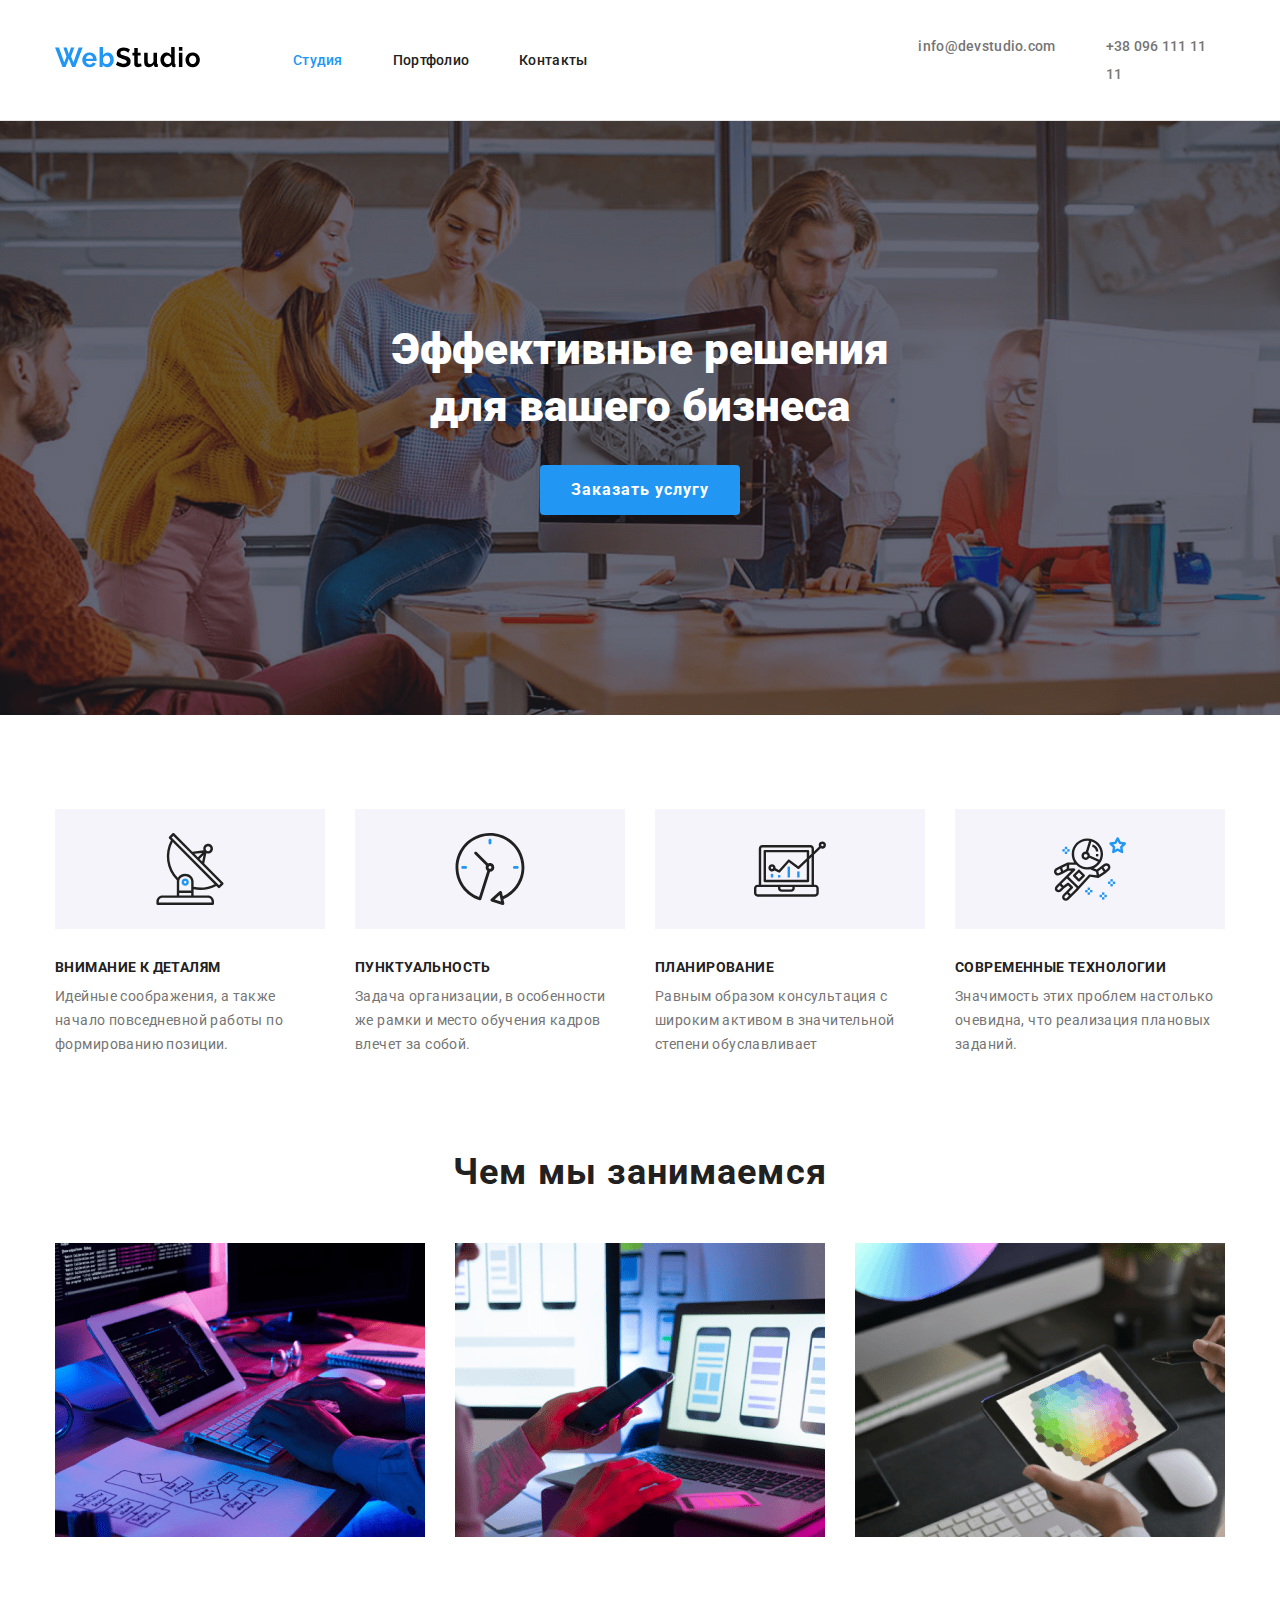
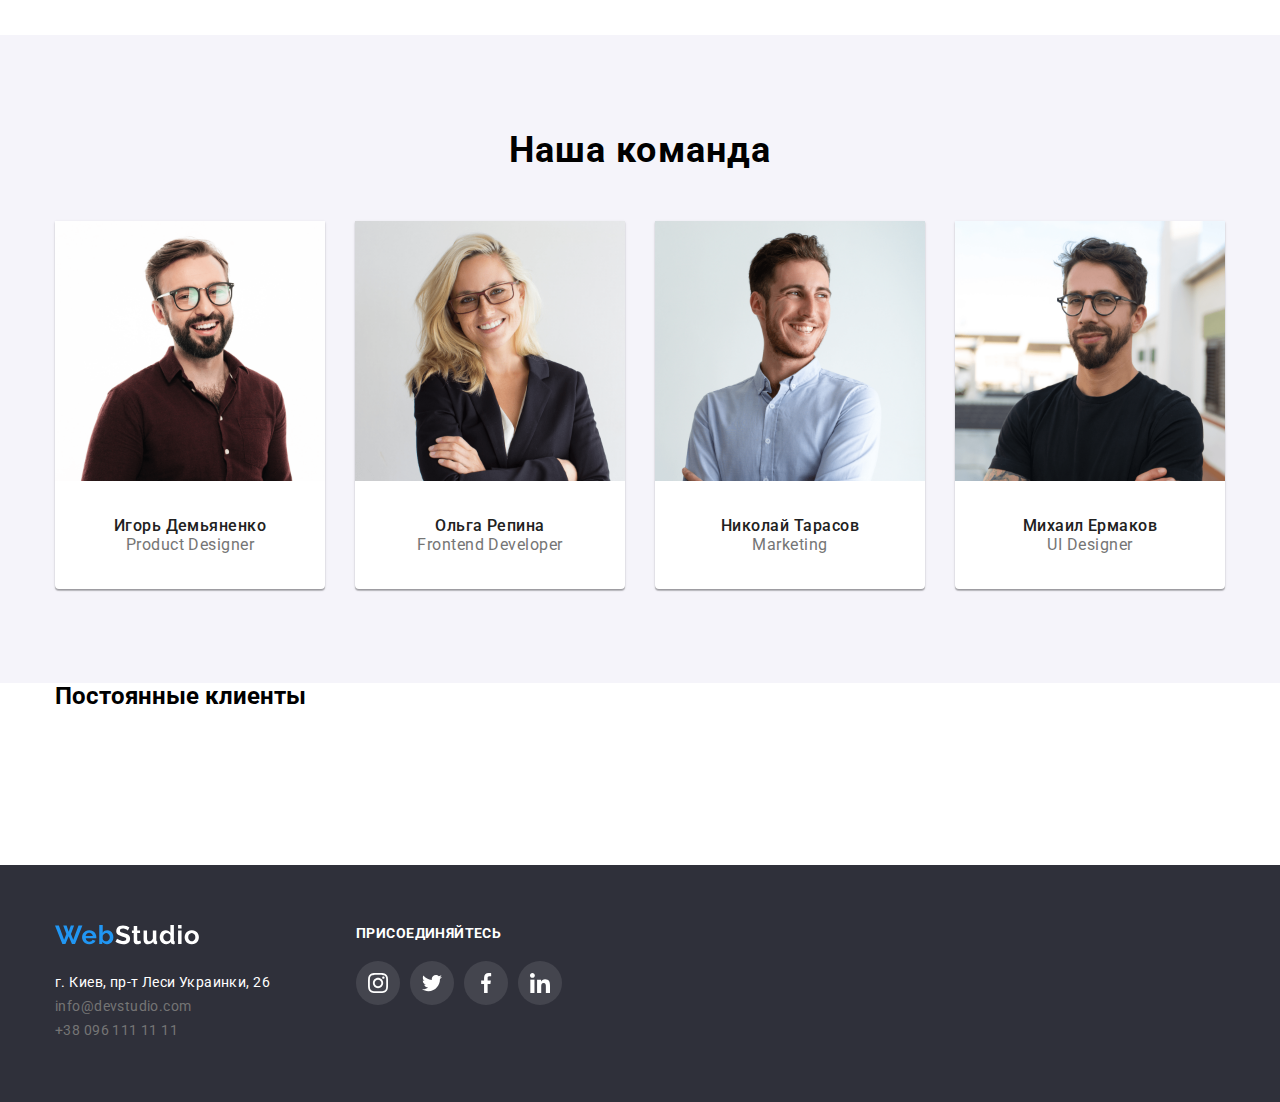
==== index.html @ 9128862f "save1" ====
<!DOCTYPE html>
<html lang="ru">
<head>
    <link rel="stylesheet" href="./css/modern-normalize.css">
    <link rel="stylesheet" href="./css/style.css">
    <link rel="preconnect" href="https://fonts.gstatic.com">
    <link href="https://fonts.googleapis.com/css2?family=Roboto:wght@400;500;700;900&display=swap" rel="stylesheet">
    <meta charset="UTF-8">
    <meta name="viewport" content="width=device-width, initial-scale=1.0">
    <title>WebStudio</title>
</head>
<body>
    <header id="header">
                    <!--Навигация-->
        <div class="main-container">
                <nav class="nav-list">
                    <a href="./index.html"> <img class="logo" src="./images/logo.svg" alt="logo"> </a>
           
                    <ul class="nav-links">
                        <li> <a href="./index.html" class="current"> Студия </a></li>
                        <li> <a href="./portfolio.html"> Портфолио </a></li>
                        <li> <a href="#"> Контакты </a></li>
                    </ul>
                    <!--Контакты-->
                    <ul class="nav-contacts">
                        <li> <a href="mailto:info@devstudio.com">info@devstudio.com</a></li>
                        <li> <a href="tel:+380961111111">+38 096 111 11 11 </a></li>
                    </ul>
                </nav>
    </div>
    </header>
    <main>
        <section class="section-one">
                <!--Заказ услуг-->
            <div class="main-container">
                <div class="service-container">
                    <h1> Эффективные решения <br> для вашего бизнеса </h1>
                        <a href="#" class="button-secondary"> Заказать услугу </a>
                </div>
            </div>
        </section>
            <section class="section-two">
            <!--Проф качества команды-->
            <div class="main-container">
                    <ul class="fix-txt">
                        <li class="list-item icon-antena">
                            <h3>Внимание к деталям</h3>
                            <p>Идейные соображения, а также начало повседневной работы по формированию позиции.</p>
                        </li>
                        <li class="list-item icon-clock">
                            <h3>Пунктуальность</h3>
                            <p>Задача организации, в особенности же рамки и место обучения кадров влечет за собой.</p>
                        </li>
                        <li class="list-item icon-diagram">
                            <h3>Планирование</h3>
                            <p>Равным образом консультация с широким активом в значительной степени обуславливает</p>
                        </li>
                        <li class="list-item icon-astronaut">
                            <h3>Современные технологии</h3>
                            <p>Значимость этих проблем настолько очевидна, что реализация плановых заданий.</p>
                        </li>
                    </ul>
            </div>
            </section>
            <section class="section-three">
            <!--Что делаем-->
            <div class="main-container">
                <div class="examples-container">
                    <h2>Чем мы занимаемся</h2>
                    <ul class="examp-ul">
                        <li><a> <img src="./images/img1.png" alt="img"> </a></li>
                        <li><a> <img src="./images/img2.png" alt="img"> </a></li>
                        <li><a> <img src="./images/img3.png" alt="img"> </a></li>
                    </ul>
                </div>
            </div>
            </section>
            <section class="section-four">
            <!--Наша тима-->
            <div class="main-container">
                <div class="team-container">
                    <h2>Наша команда</h2>
                        <ul class="team-ul">
                            <li>
                                <a> <img src="./images/photoid.png" alt="photo" width="270"> </a>
                                <h3> Игорь Демьяненко </h3>
                                <p> Product Designer </p>
                            </li>
                            <li>
                                <a> <img src="./images/photoor.png" alt="photo" width="270"> </a>
                                <h3>Ольга Репина</h3>
                                <p>Frontend Developer</p>
                            </li>
                            <li>
                                <a> <img src="./images/photont.png" alt="photo" width="270"> </a>
                                <h3>Николай Тарасов</h3>
                                <p>Marketing</p>
                            </li>
                            <li>
                                <a> <img src="./images/photome.png" alt="photo" width="270"> </a>
                                <h3>Михаил Ермаков</h3>
                                <p>UI Designer</p>
                            </li>
                    </ul>
                </div>
            </div>
            </section>
            <section class="section-five">
                <div class="main-container">
                    <div class="clients-container">
                        <h2>Постоянные клиенты</h2>
                        <ul class="clients-ul">
                            <li> <a href="#"> <svg>
                                <use href="./images/icons/symbol-defs.svg#icon-Client-1"></use>
                            </svg> </a> </li>
                            <li></li>
                            <li></li>
                            <li></li>
                            <li></li>
                            <li></li>
                        </ul>
                    </div>
                </div>
            </section>
    </main>
    <footer id="footer">
        <div class="main-container">
            <div class="flex-footer">
                <div class="footer-contacts">
                    <a> <img class="logo-two" src="./images/logo2.svg" alt="logo"> </a>
            <!--Адрес и контакты-->
                    <address class="nav-footer">
                        <ul class="nav-hover">
                            <li class="adress"> <a href="#"> г. Киев, пр-т Леси Украинки, 26 </a> </li>
                            <li> <a href="mailto:info@devstudio.com"> info@devstudio.com </a> </li>
                            <li> <a href="tel:+380961111111">+38 096 111 11 11 </a> </li>
                        </ul>
                    </address>
                </div>
                <!-- Соцсети -->
                    <div class="social">
                        <h4> присоединяйтесь </h4>
                        <ul class="social-links">
                            <li class="inst"> <a href="#"> </a> </li>
                            <li class="twi"> <a href="#"> </a> </li>
                            <li class="fb"> <a href="#"> </a> </li>
                            <li class="link"> <a href="#"> </a> </li>
                        </ul>
                    </div>
            </div>
        </div>
    </footer>
</body>
</html>
---- css/style.css ----
:root {
    --primary-text-color: #212121;
    --secondary-text-color: #757575;
    --primary-button-color: #F5F4FA;
    --accent-button-color: #2196F3;
    --full-white: #ffffff;
}

body {
    font-family: 'Roboto', sans-serif;
    font-style: normal;
    text-transform: none;
    background-color: var(--full-white);
}
ul {
    list-style: none;
}
a {
    color:inherit;
    text-decoration: none;
}
* {
    margin: 0px;
    padding: 0px;
}




/*-- Шапка навигация,контакты --*/

#header {
    background-color: var(--full-white);
    border-bottom: 1px solid #E5E5E5;
}
.logo {
    width: 145px;
    padding-top: 24px;
    padding-bottom: 25px;
}
.nav-container {
    display: flex;
    align-items: center;
    justify-content: space-between;
}

.nav-list {
    color: var(--primary-text-color);
    display: flex;
    align-items: center;
    font-weight: 500;
    font-size: 14px;
    font-style: normal;
    line-height: 1.14;
    letter-spacing: 0.02em;
}

.nav-links{
    display: flex;
    padding: 0px;
    padding-top: 32px;
    padding-bottom: 32px;
    margin-left:93px;
    font-size: 14px;
    font-style: normal;
    line-height: 2;
    letter-spacing: 0.02em;
}
.nav-links li:not(:last-child){
    margin-right: 50px;

}   
.nav-contacts {
    display: flex;
    padding: 0px;
    padding-top: 32px;
    padding-bottom: 32px;
    margin-left: 331px;
    line-height: 2;
    letter-spacing: 0.02em;
}
.nav-contacts li:not(:last-child){
    margin-right: 50px;
}




/* СЕКЦИЯ 1 */
.section-one {
    background-image:linear-gradient(rgba(47, 48, 58, 0.4), rgba(47, 48, 58, 0.4)), url(../images/Img\ Overlay.png);
    background-size: cover;
    background-repeat: no-repeat;
    background-position: center;
    background-color: #2F303A;
    padding-top: 200px;
    padding-bottom: 200px;
    text-align: center;

}

.service-container {
    display: flex;
    flex-direction: column;
    align-items: center;
}


    /*СЕКЦИЯ 2*/
.section-two {
    padding-top: 94px;
}
.fix-txt {
    display: flex;
    justify-content: space-between;
}

.fix-txt li {
    width: 270px;
}

.fix-txt li:not(:last-child) {
    margin-right: 30px;
}

.fix-txt h3 {
    color: var(--primary-text-color);
    font-weight: bold;
    font-size: 14px;
    line-height: 16px;
    letter-spacing: 0.03em;
    text-transform: uppercase;
    padding-top: 30px;
    padding-bottom: 10px;
}
.fix-txt p {
    color: var(--secondary-text-color);
    font-size: 14px;
    line-height: 1.7;
    letter-spacing: 0.03em;
}
.list-item::before {
    display: block;
    content: "";
    height: 120px;
    background-size: contain;
    background-repeat: no-repeat;
    background-position: center;
    background-color:#F5F4FA;
}
.icon-antena::before {
    background-image: url(../images/icons/1\ antenna.svg);
    background-size: 72px
}
.icon-clock::before {
    background-image: url(../images/icons/2\ clock.svg);
    background-size: 72px
}
.icon-diagram::before {
    background-image: url(../images/icons/3\ diagram.svg);
    background-size: 72px
}
.icon-astronaut::before {
    background-image: url(../images/icons/4\ astronaut.svg);
    background-size: 72px
}




    /*СЕКЦИЯ 3*/
.section-three {
        padding-top: 94px;
        padding-bottom: 94px;
    }
.examp-ul {
    display: flex;
    justify-content: space-between;
}
.examples-container h2 {
    color: var(--primary-text-color);
    font-size: 36px;
    font-weight: 700;
    line-height: 42px;
    letter-spacing: 0.03em;
    text-align: center;
    padding-bottom: 50px;

}


    /*СЕКЦИЯ 4*/
.section-four {
    padding-bottom: 94px;
    background-color: #F5F4FA;
}
.team-container {
    display: flex;
    justify-content: center;
    flex-direction: column;

}
.team-ul {
    display: flex;
    justify-content: space-between;
}
.team-ul li {
    width: 270px;
    height: 368px;
    left: 215px;
    top: 1635px;
    background: #FFFFFF;
    box-shadow: 0px 1px 3px rgba(0, 0, 0, 0.12), 0px 1px 1px rgba(0, 0, 0, 0.14), 0px 2px 1px rgba(0, 0, 0, 0.2);
    border-radius: 0px 0px 4px 4px;
}
.team-ul h2 {
    font-weight: bold;
    font-size: 36px;
    line-height: 42px;
    text-align: center;
    letter-spacing: 0.03em;
    padding-top: 94px;
}
.team-ul h3 {
    color: var(--primary-text-color);
    font-weight: 500;
    font-size: 16px;
    line-height: 19px;
    text-align: center;
    letter-spacing: 0.03em;
    padding-top: 30px;
    }
.team-ul p {
    color: var(--secondary-text-color);
    font-size: 16px;
    line-height: 19px;
    text-align: center;
    letter-spacing: 0.03em;
}
.team-container h2 {
    font-size: 36px;
    font-weight: 700;
    line-height: 42px;
    letter-spacing: 0.03em;
    text-align: center;
    padding-top: 94px;
    padding-bottom: 50px;

}




/*СЕКЦИЯ 5*/
.section-five {

}
.clients-container {

}




/*PORTFOLIO*/



/*Портфолио*/
.portfolio {
    padding-bottom: 94px;
    padding-top: 94px;
}
.div-portfolio {
    display: flex;
    flex-wrap: wrap;
}
.portfolio-ul {
    padding-top: 50px;
    display: flex;
    flex-wrap: wrap;
}
.portfolio-ul li {
    margin-right: 30px;
    margin-bottom: 30px;
    width: 370px;
    border: 1px solid #EEEEEE;
    box-sizing: border-box;
}
.portfolio-ul li:nth-child(3n) {
    margin-right: 0px;
}
.portfolio-ul li:nth-last-child(-n + 3) {
    margin-bottom: 0px;
}
.portfolio-ul h2 {
    color: var(--primary-text-color);
    font-weight: bold;
    font-size: 18px;
    line-height: 36px;
    letter-spacing: 0.06em;
}
.portfolio-ul p {
    color: var(--secondary-text-color);
    font-weight: normal;
    font-size: 16px;
    line-height: 30px;
    letter-spacing: 0.03em;
}
.gallery {
    margin-left: 24px;
    margin-right: 24px;
    margin-top: 20px;
    margin-bottom: 20px;
}


/* Низ страницы */
#footer {
    background-color: #2F303A;
    padding-top: 60px;
    padding-bottom: 60px;
}
.nav-footer {
    font-style: unset;
    width: 231px;
}
.nav-footer li:not(:first-child) {
    font-style: normal;
    font-weight: normal;
    font-size: 14px;
    line-height: 24px;
    letter-spacing: 0.03em;

}
.adress {
    color: var(--full-white);
    font-weight: normal;
    font-size: 14px;
    line-height: 24px;
    letter-spacing: 0.03em;
}
.logo-two{
    margin-bottom: 20px;
}
.flex-footer {
    display: flex;
}
.social {
    margin-left: 70px;

}
.social h4 {
    padding-bottom: 20px;
    color: var(--full-white);
    font-weight: bold;
    font-size: 14px;
    line-height: 16px;
    letter-spacing: 0.03em;
    text-transform: uppercase;
}

.social-links {
    display: flex;
    justify-content: center;

}
.social-links li {
    width: 44px;
    height: 44px;
    border-radius: 50%;
    background-color: rgba(255, 255, 255, 0.1);
    background-position: center;
    background-repeat: no-repeat;
}
.social-links li:not(:last-child) {
    margin-right: 10px;
}
.social-links li:hover {
    background-color:  var(--accent-button-color);
}
.inst {
    background-image: url(../images/icons/instagram\ 2.svg);
}
.twi {
    background-image: url(../images/icons/twitter.svg);
}
.fb {
    background-image: url(../images/icons/facebook.svg);
}
.link {
    background-image: url(../images/icons/linkedin.svg);
}




    /* Плюшки */
.main-container {
        width: 1170px;
        margin-left: auto;
        margin-right: auto;
}
.main-container h1 {
    color: var(--full-white);
    font-weight: 900;
    font-size: 44px;
    line-height: 1.3;
    margin: 0px;
    padding-bottom: 30px;
}


/*Кнопки*/
.buttons {
    width: 611px;
    display: flex;
    justify-content: space-between;
    margin-left: auto;
    margin-right: auto;

}
.button-primary {
    background-color: var(--primary-button-color);
    color: var(--primary-text-color);
    font-weight: 500;
    font-size: 16px;
    line-height: 26px;
    text-align: center;
    letter-spacing: 0.03em;
    border-radius: 4px;
    padding-top: 6px;
    padding-right: 22px;
    padding-bottom: 6px;
    padding-left: 22px;
    border-radius: 4px;
}
.button-secondary {
    background-color: var(--accent-button-color);
    color: var(--full-white);
    font-weight: bold;
    font-size: 16px;
    line-height: 30px;
    display: flex;
    justify-content: center;
    align-items: center;
    text-align: center;
    letter-spacing: 0.06em;
    width: 200px;
    height: 50px;
    left: 700px;
    top: 430px;
    box-shadow: 0px 4px 4px rgba(0, 0, 0, 0.15);
    border-radius: 4px;
}
.button-primary:hover,
.button-primary:focus {
    color: var(--full-white);
    background-color: var(--accent-button-color);
    
}
.buttons-ul li:not(:last-child){
    margin-right: 8px;
}

/*ССЫЛКИ*/
a[href="mailto:info@devstudio.com"],
a[href="tel:+380961111111"] {
    color: var(--secondary-text-color);
}

.nav-list a:hover {
    color: var(--accent-button-color);
}
.nav-hover a:hover {
    color: var(--accent-button-color)
}
.nav-hover {
    padding: 0px;
    margin: 0px;
}
.nav-links .current {
    color: var(--accent-button-color);
}
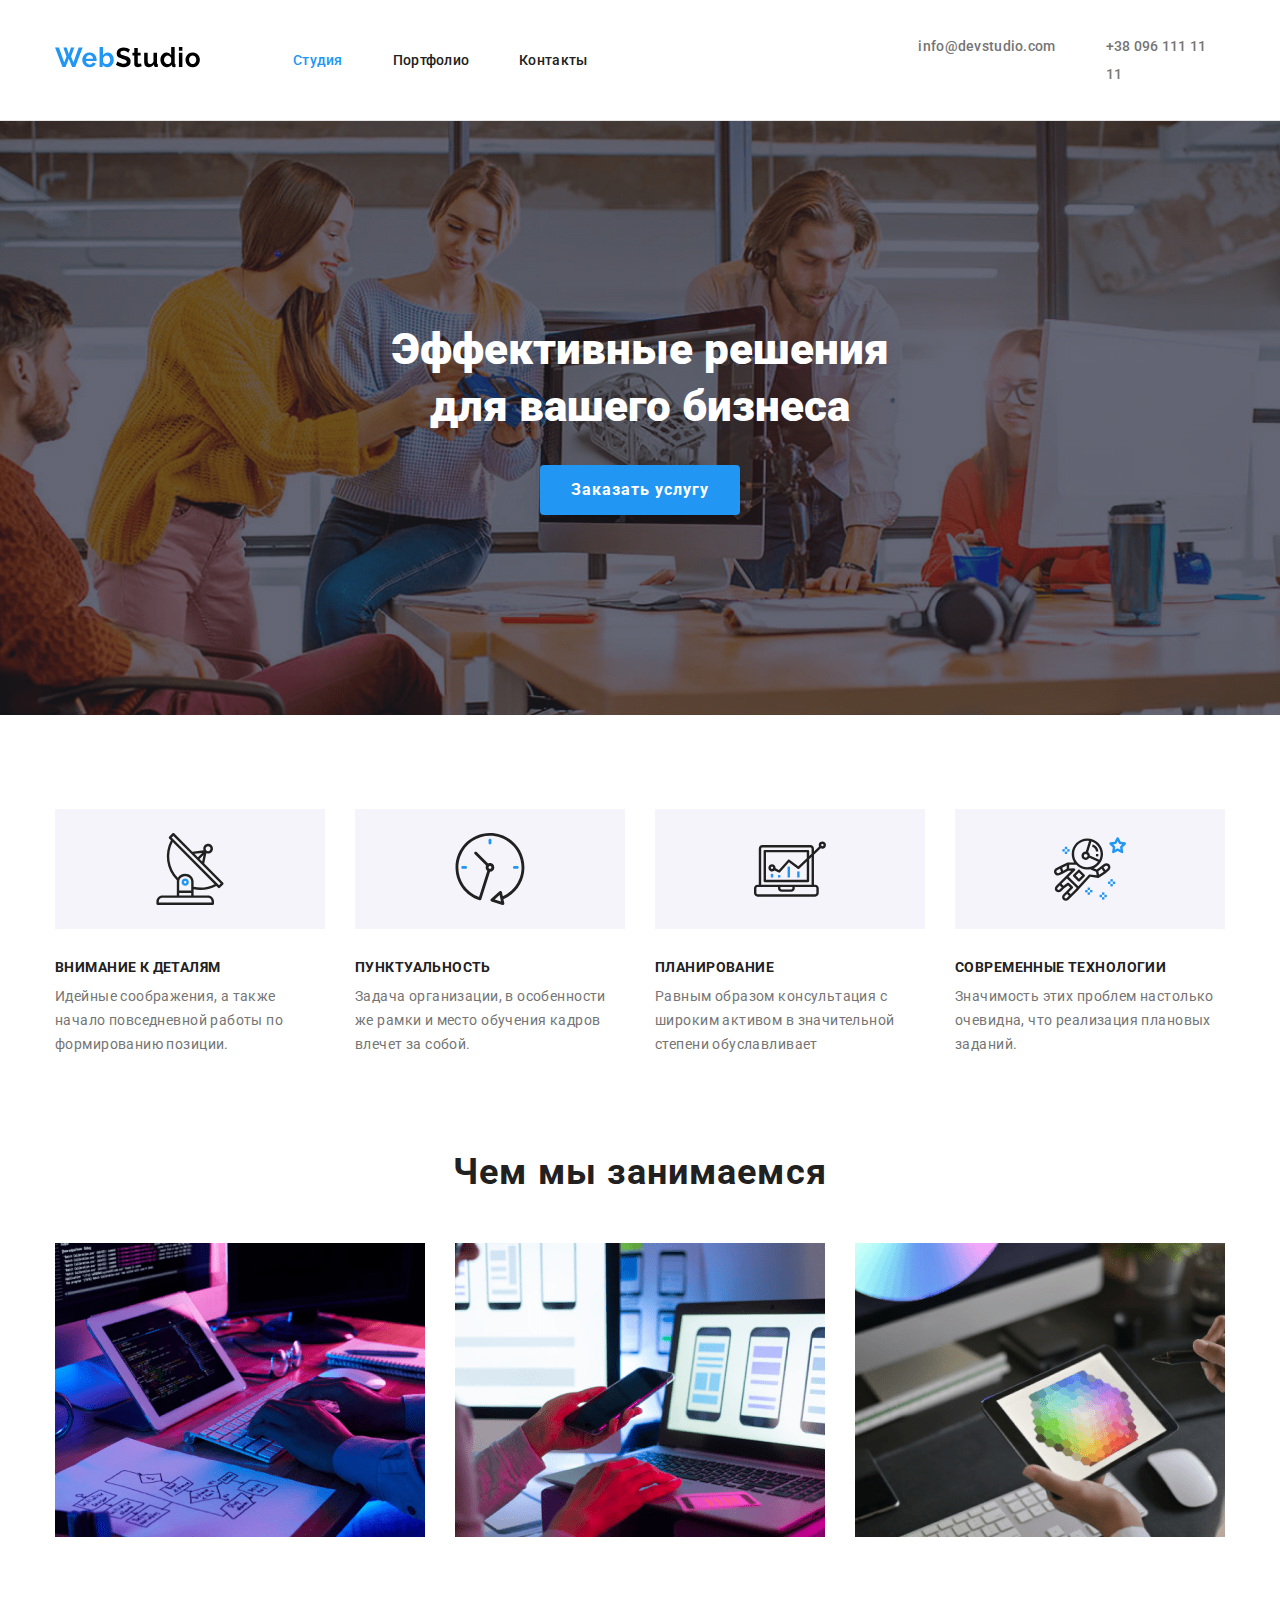
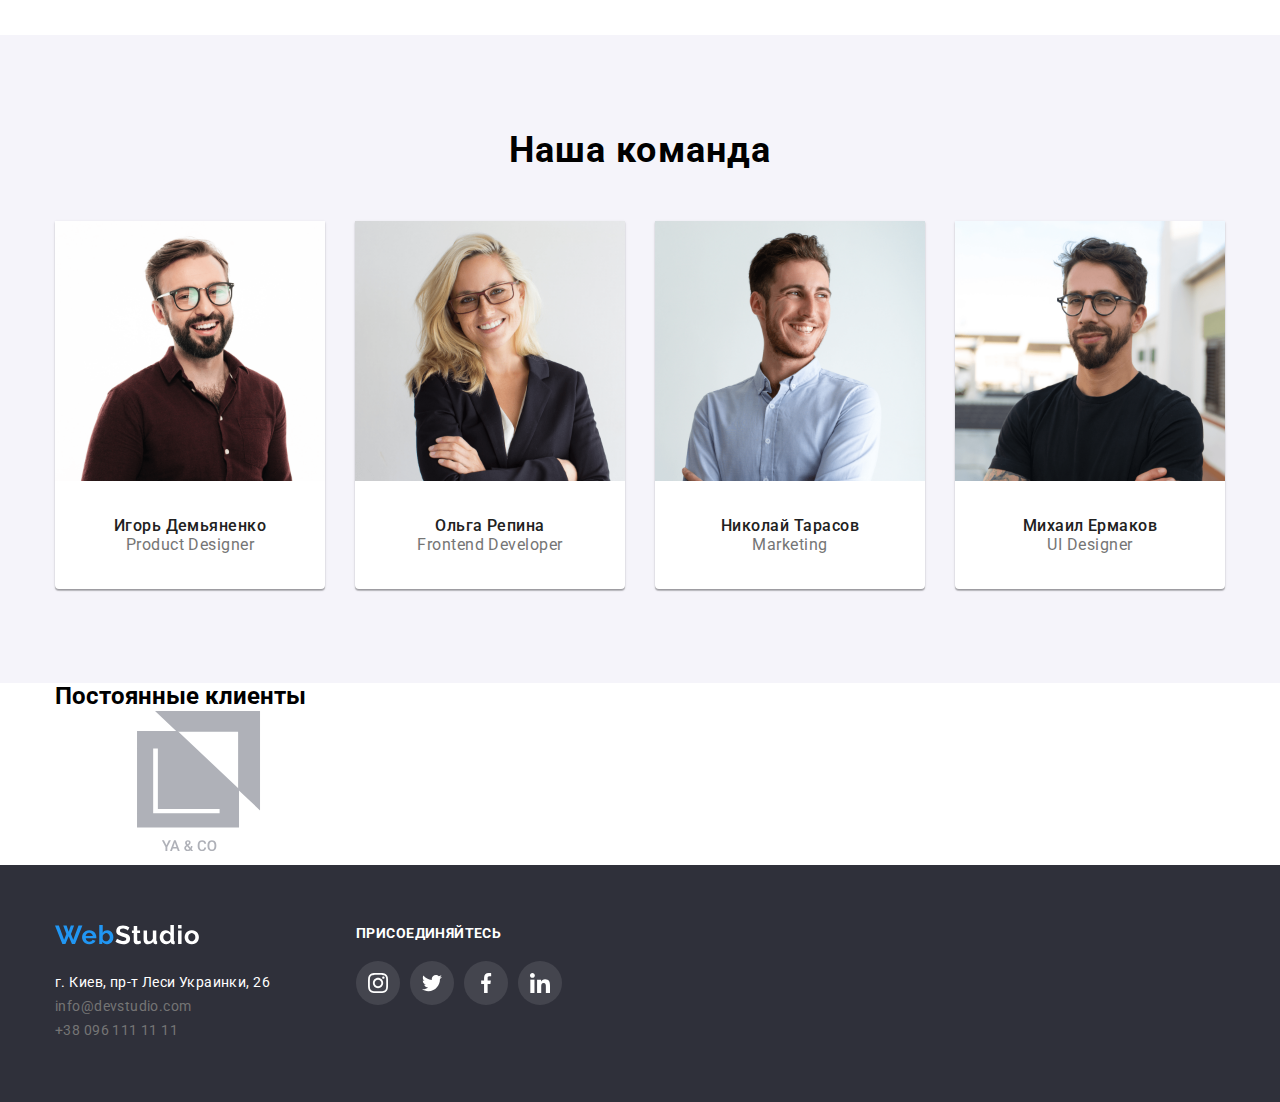
==== commit 98c9a1c9: "newsprite" ====
--- a/index.html
+++ b/index.html
@@ -111,7 +111,7 @@
                         <h2>Постоянные клиенты</h2>
                         <ul class="clients-ul">
                             <li> <a href="#"> <svg>
-                                <use href="./images/icons/symbol-defs.svg#icon-Client-1"></use>
+                                <use href="./images/icons/symbol-defs.svg#icon-logo-1"></use>
                             </svg> </a> </li>
                             <li></li>
                             <li></li>
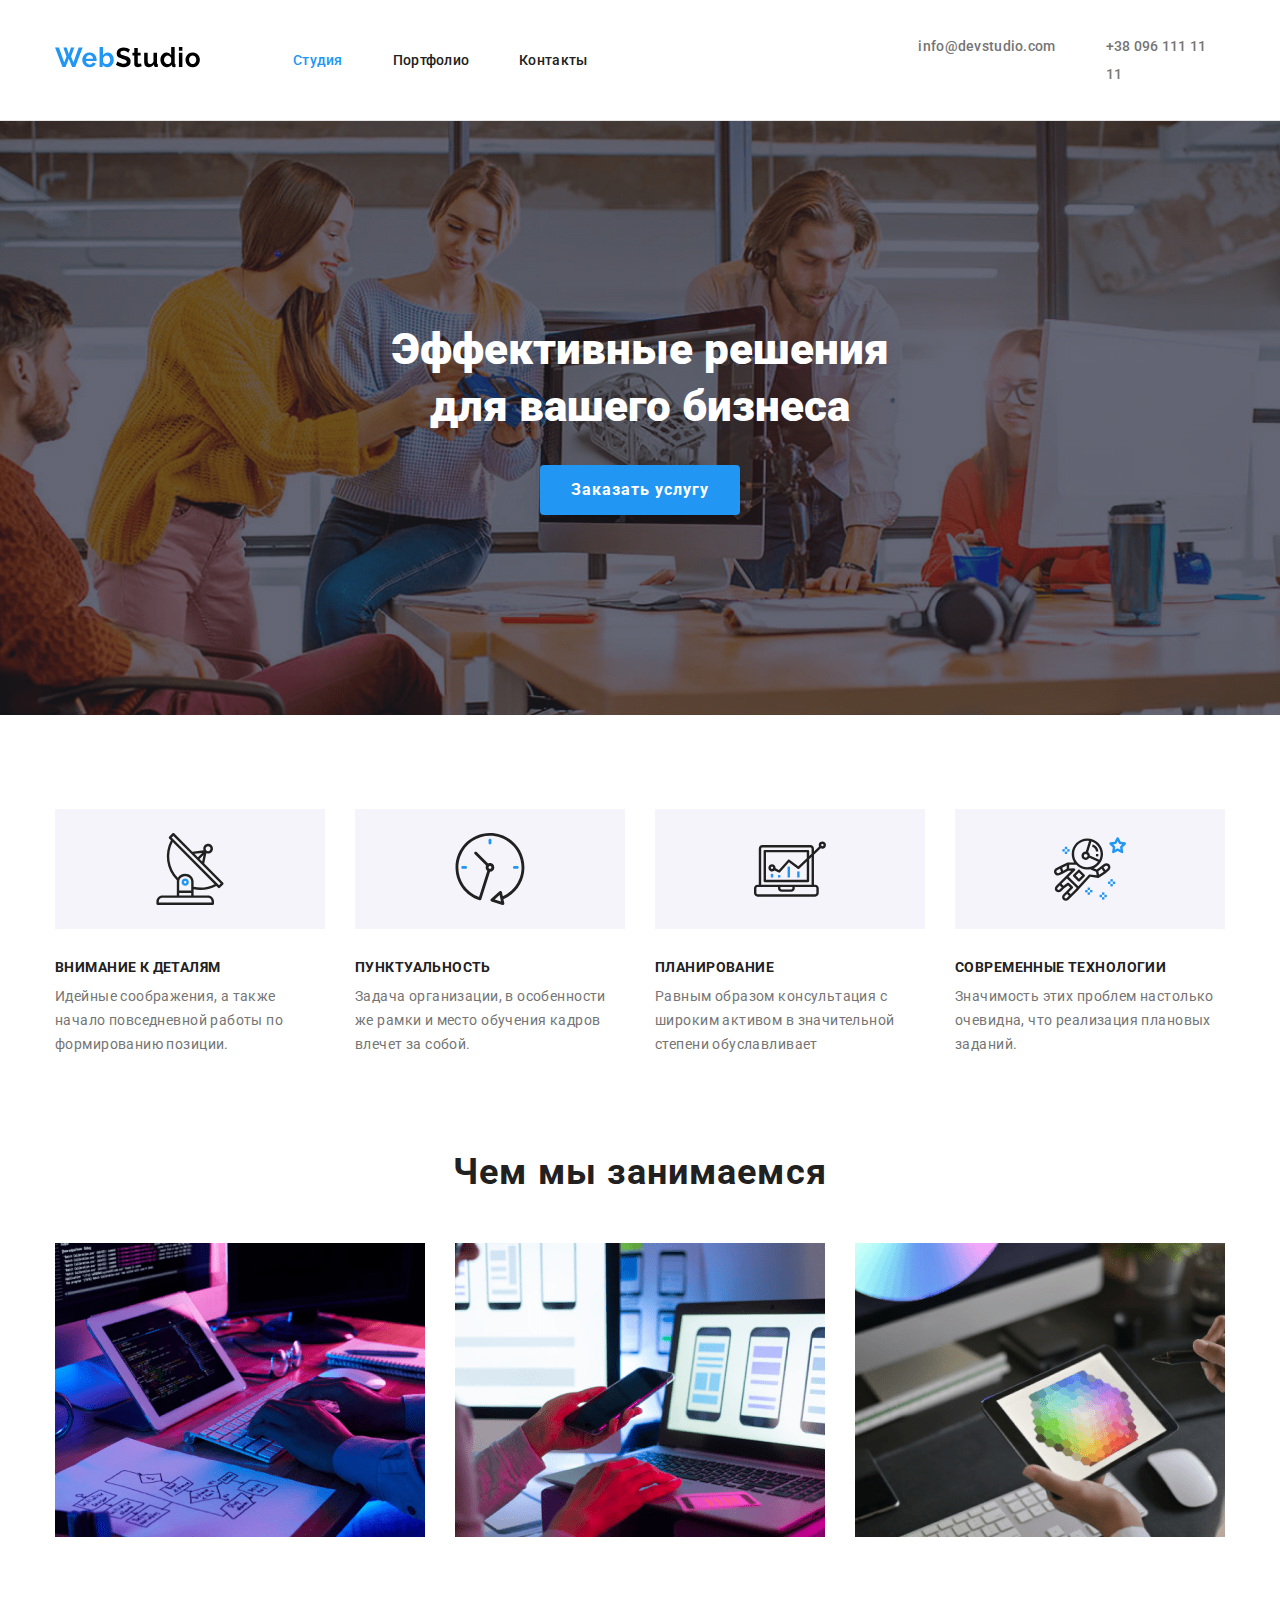
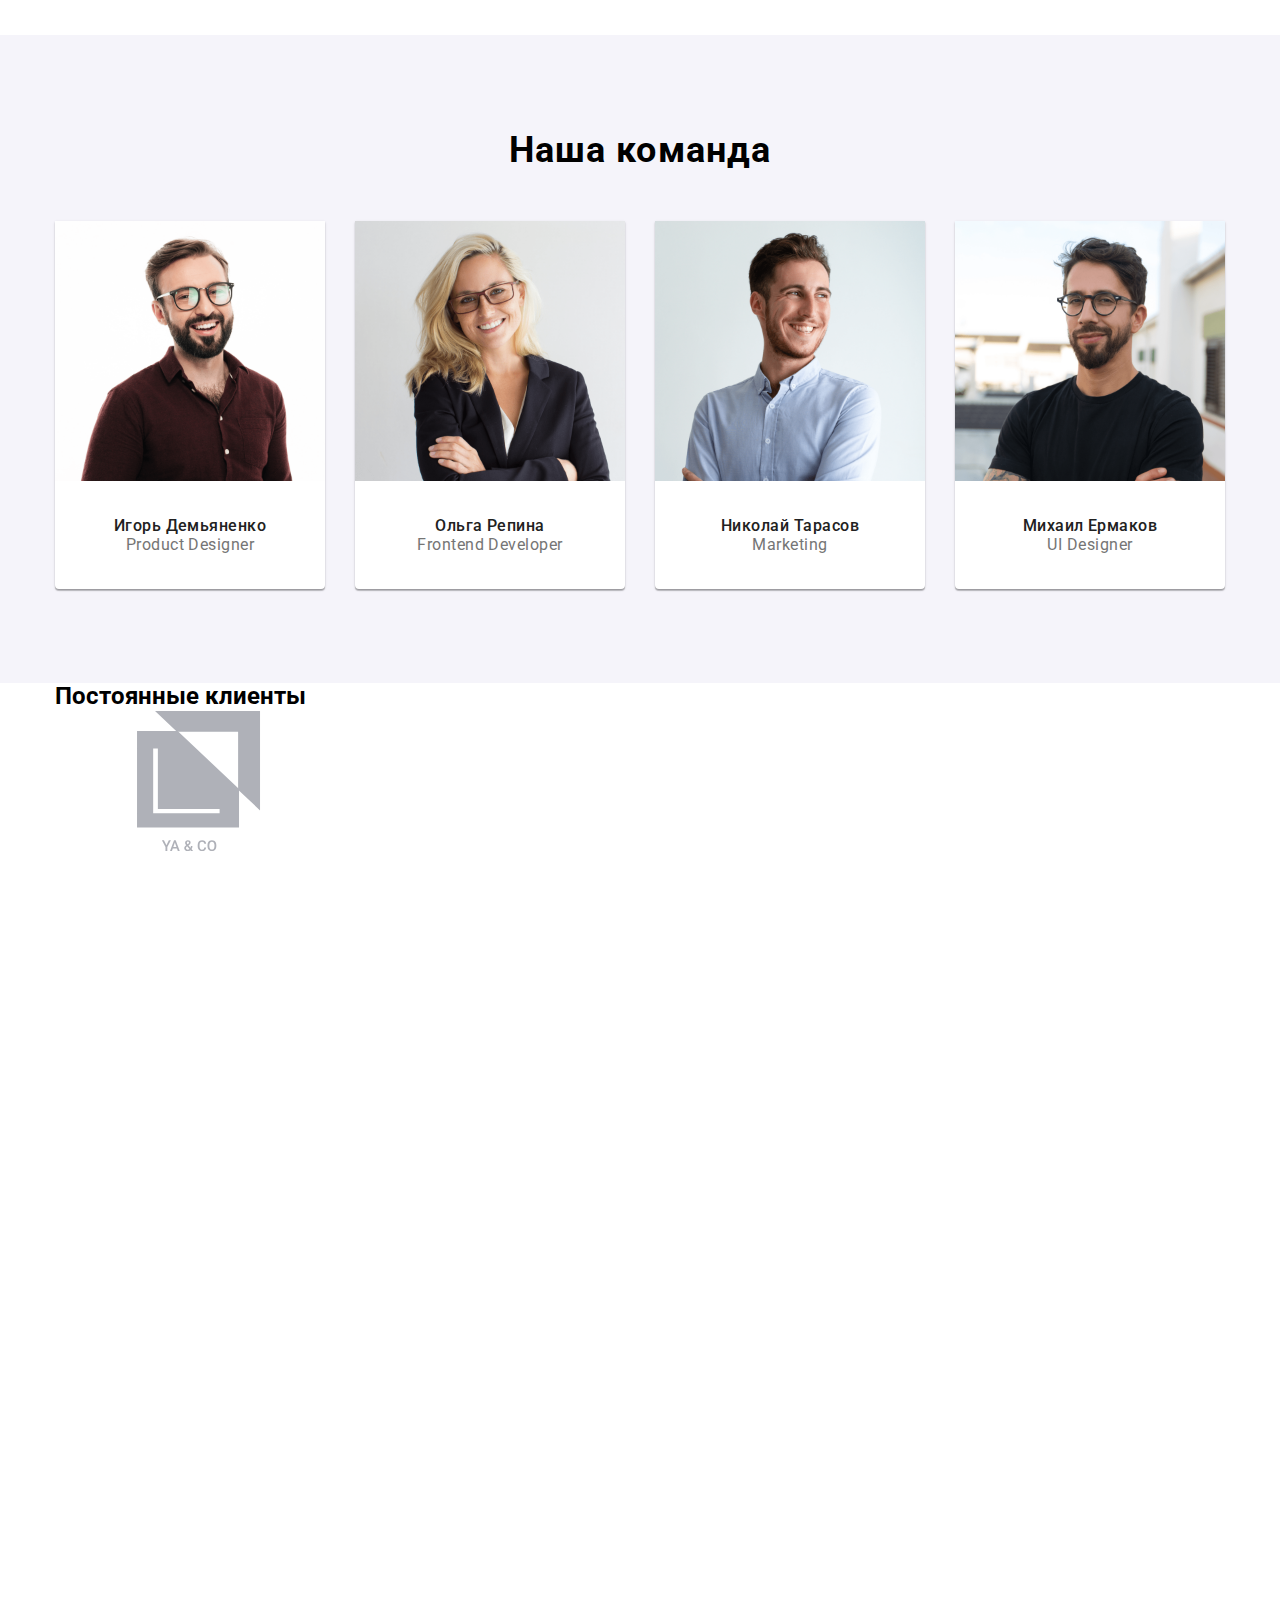
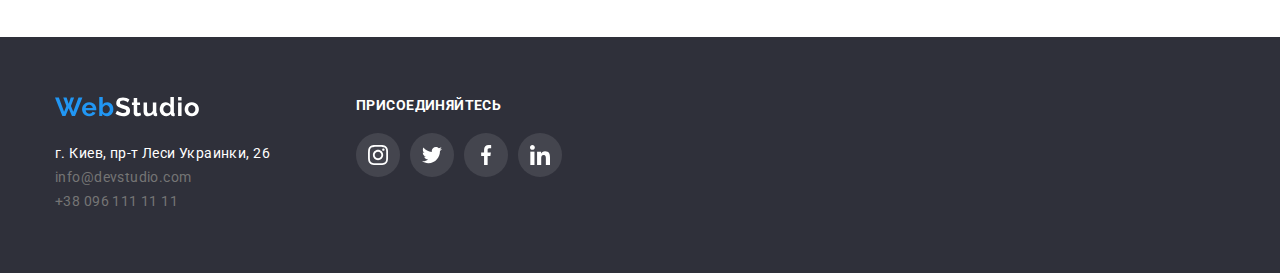
==== commit 3fbcdf9e: "spritesave" ====
--- a/index.html
+++ b/index.html
@@ -110,14 +110,24 @@
                     <div class="clients-container">
                         <h2>Постоянные клиенты</h2>
                         <ul class="clients-ul">
-                            <li> <a href="#"> <svg>
+                            <li> <a href="#"> <svg class="icon-fix">
                                 <use href="./images/icons/symbol-defs.svg#icon-logo-1"></use>
                             </svg> </a> </li>
-                            <li></li>
-                            <li></li>
-                            <li></li>
-                            <li></li>
-                            <li></li>
+                            <li><a href="#"> <svg class="icon-fix">
+                                <use href="./images/icons/symbol-defs.svg#icon-logo-2"></use>
+                            </svg> </a></li>
+                            <li><a href="#"> <svg class="icon-fix">
+                                <use href="./images/icons/symbol-defs.svg#icon-logo-3"></use>
+                            </svg> </a></li>
+                            <li><a href="#"> <svg class="icon-fix">
+                                <use href="./images/icons/symbol-defs.svg#icon-logo-4"></use>
+                            </svg> </a></li>
+                            <li><a href="#"> <svg class="icon-fix">
+                                <use href="./images/icons/symbol-defs.svg#icon-logo-5"></use>
+                            </svg> </a></li>
+                            <li><a href="#"> <svg class="icon-fix">
+                                <use href="./images/icons/symbol-defs.svg#icon-logo-6"></use>
+                            </svg> </a></li>
                         </ul>
                     </div>
                 </div>
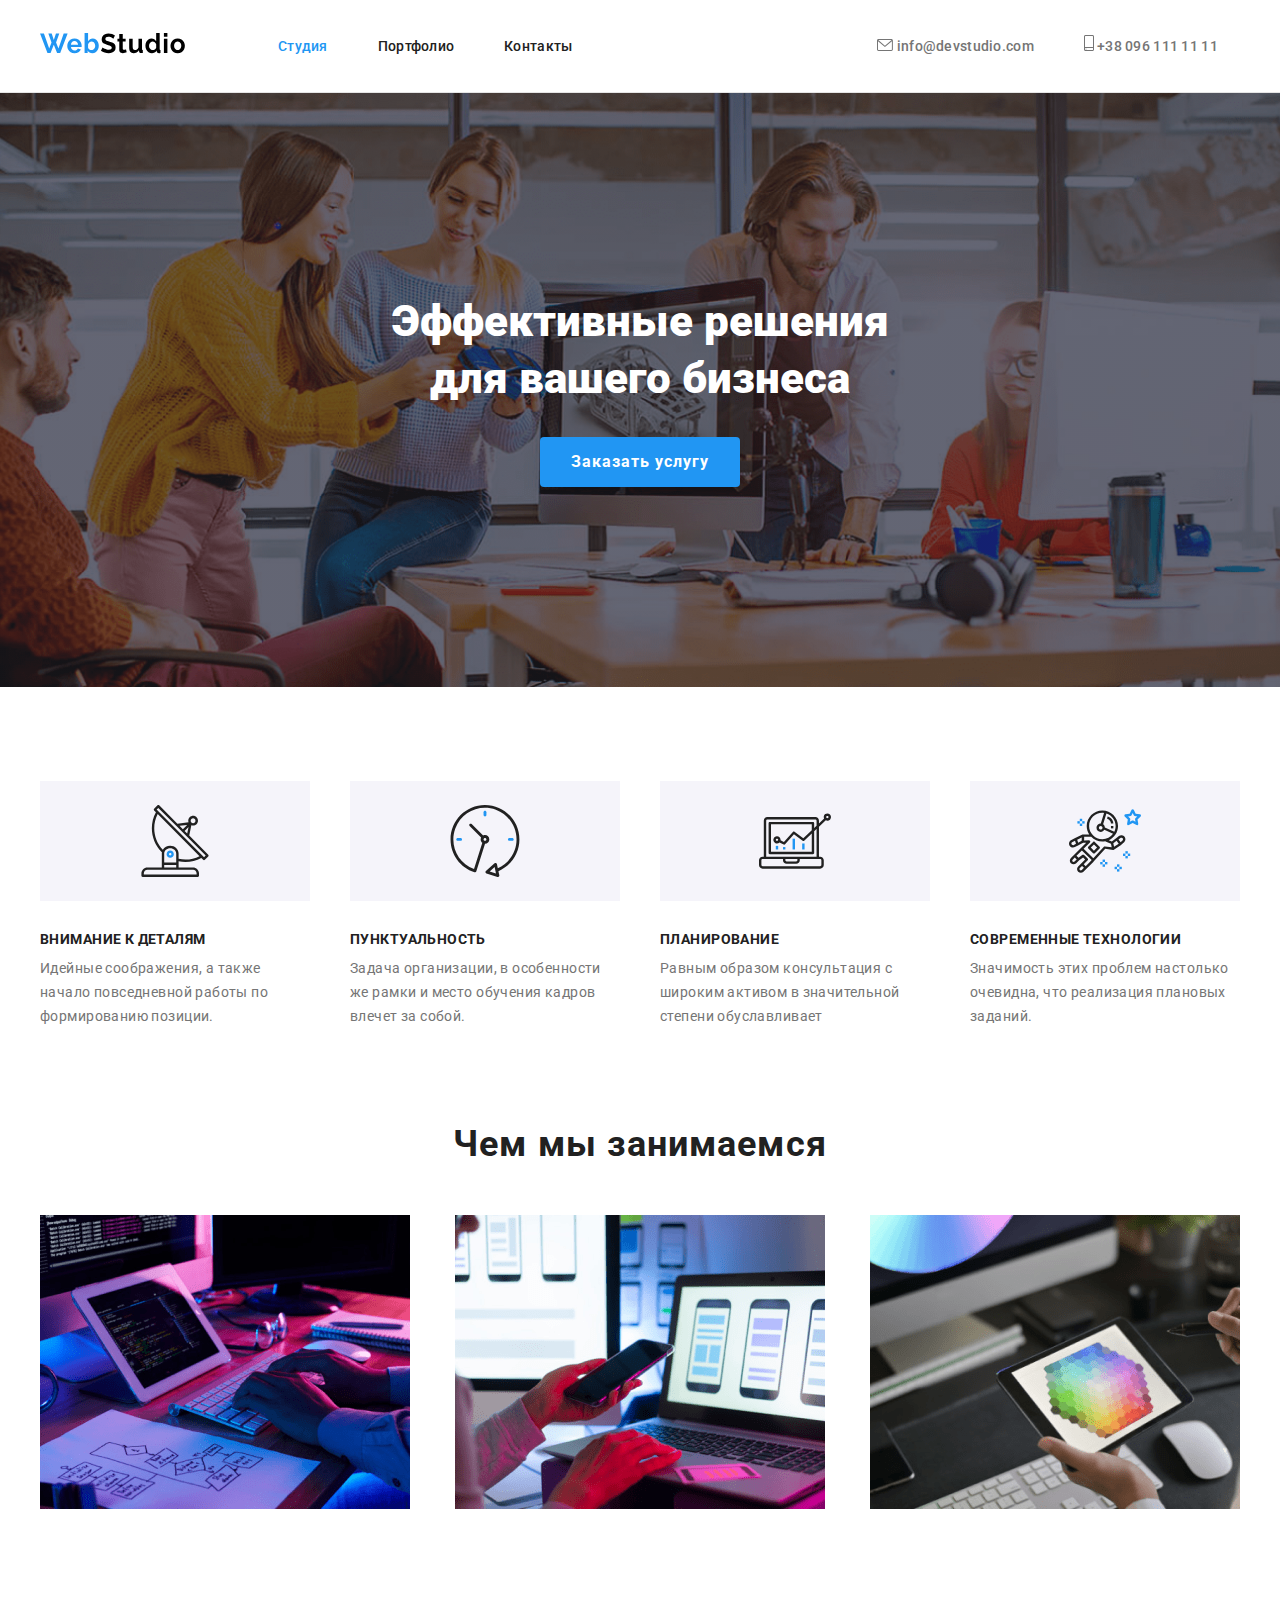
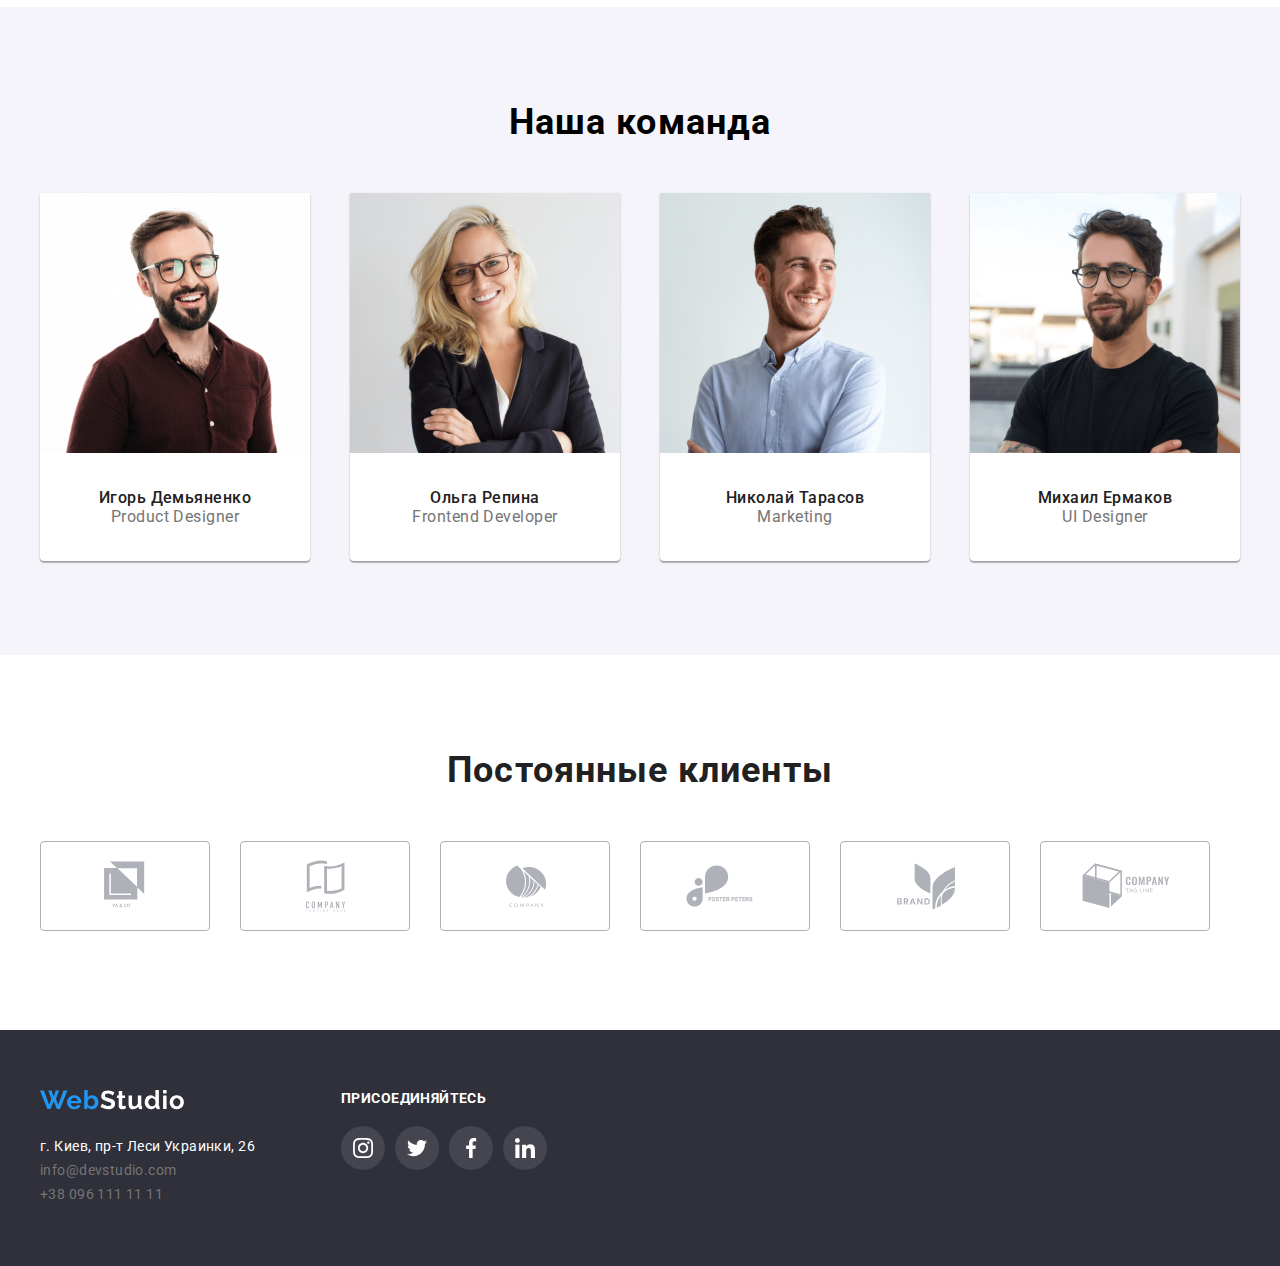
==== commit 35fd6a67: "iconsave" ====
--- a/index.html
+++ b/index.html
@@ -23,8 +23,20 @@
                     </ul>
                     <!--Контакты-->
                     <ul class="nav-contacts">
-                        <li> <a href="mailto:info@devstudio.com">info@devstudio.com</a></li>
-                        <li> <a href="tel:+380961111111">+38 096 111 11 11 </a></li>
+                        <li> <a href="mailto:info@devstudio.com">
+                                <svg class="icon" width="16" height="12">
+                                    <use href="./images/icons/icons-sprite.svg#icon-mail"> </use>
+                                </svg>
+                                info@devstudio.com
+                            </a>
+                        </li>
+                        <li> <a href="tel:+380961111111">
+                            <svg class="icon" width="10" height="16"> 
+                            <use href="./images/icons/icons-sprite.svg#icon-smartphone"> </use>
+                        </svg>
+                        +38 096 111 11 11 
+                        </a>
+                    </li>
                     </ul>
                 </nav>
     </div>
@@ -110,24 +122,36 @@
                     <div class="clients-container">
                         <h2>Постоянные клиенты</h2>
                         <ul class="clients-ul">
-                            <li> <a href="#"> <svg class="icon-fix">
-                                <use href="./images/icons/symbol-defs.svg#icon-logo-1"></use>
-                            </svg> </a> </li>
-                            <li><a href="#"> <svg class="icon-fix">
-                                <use href="./images/icons/symbol-defs.svg#icon-logo-2"></use>
-                            </svg> </a></li>
-                            <li><a href="#"> <svg class="icon-fix">
-                                <use href="./images/icons/symbol-defs.svg#icon-logo-3"></use>
-                            </svg> </a></li>
-                            <li><a href="#"> <svg class="icon-fix">
-                                <use href="./images/icons/symbol-defs.svg#icon-logo-4"></use>
-                            </svg> </a></li>
-                            <li><a href="#"> <svg class="icon-fix">
-                                <use href="./images/icons/symbol-defs.svg#icon-logo-5"></use>
-                            </svg> </a></li>
-                            <li><a href="#"> <svg class="icon-fix">
-                                <use href="./images/icons/symbol-defs.svg#icon-logo-6"></use>
-                            </svg> </a></li>
+                            <li> 
+                                <a href="#"> <svg class="clients-icon icon">
+                                <use href="./images/logo/clients-sprite.svg#icon-Client-1"> </use>
+                            </svg> </a>
+                            </li>
+                            <li> 
+                                <a href="#"> <svg class="clients-icon icon">
+                                <use href="./images/logo/clients-sprite.svg#icon-Client-2"> </use>
+                            </svg> </a>
+                            </li>
+                            <li> 
+                                <a href="#"> <svg class="clients-icon icon">
+                                <use href="./images/logo/clients-sprite.svg#icon-Client-3"> </use>
+                            </svg> </a>
+                            </li>
+                            <li> 
+                                <a href="#"> <svg class="clients-icon icon">
+                                <use href="./images/logo/clients-sprite.svg#icon-Client-4"> </use>
+                            </svg> </a>
+                            </li>
+                            <li> 
+                                <a href="#"> <svg class="clients-icon icon">
+                                <use href="./images/logo/clients-sprite.svg#icon-Client-5"> </use>
+                            </svg> </a>
+                            </li>
+                            <li>
+                                 <a href="#"> <svg class="clients-icon icon">
+                                <use href="./images/logo/clients-sprite.svg#icon-Client-6"> </use>
+                            </svg> </a>
+                            </li>
                         </ul>
                     </div>
                 </div>
@@ -151,10 +175,34 @@
                     <div class="social">
                         <h4> присоединяйтесь </h4>
                         <ul class="social-links">
-                            <li class="inst"> <a href="#"> </a> </li>
-                            <li class="twi"> <a href="#"> </a> </li>
-                            <li class="fb"> <a href="#"> </a> </li>
-                            <li class="link"> <a href="#"> </a> </li>
+                            <li>
+                                <a class="social-icon" href="#">
+                                    <svg class="icon" width="20" height="20">
+                                        <use href="./images/icons/icons-sprite.svg#icon-instagram-2" > </use>
+                                    </svg>
+                                </a>
+                            </li>
+                            <li>
+                                <a class="social-icon" href="#"> 
+                                    <svg class="icon" width="20" height="20"> 
+                                        <use href="./images/icons/icons-sprite.svg#icon-twitter" > </use> 
+                                    </svg> 
+                                </a> 
+                            </li>
+                            <li>
+                                <a class="social-icon" href="#"> 
+                                    <svg class="icon" width="20" height="20"> 
+                                        <use href="./images/icons/icons-sprite.svg#icon-facebook" > </use> 
+                                    </svg> 
+                                </a> 
+                            </li>
+                            <li>
+                                <a class="social-icon" href="#"> 
+                                    <svg class="icon" width="20" height="20"> 
+                                        <use href="./images/icons/icons-sprite.svg#icon-linkedin" > </use> 
+                                    </svg> 
+                                </a> 
+                            </li>
                         </ul>
                     </div>
             </div>
--- a/css/style.css
+++ b/css/style.css
@@ -72,17 +72,20 @@
 }   
 .nav-contacts {
     display: flex;
+    margin-left: 305px;
+    font-style: normal;
     padding: 0px;
     padding-top: 32px;
     padding-bottom: 32px;
-    margin-left: 331px;
     line-height: 2;
     letter-spacing: 0.02em;
 }
 .nav-contacts li:not(:last-child){
     margin-right: 50px;
 }
-
+.ul-fix {
+    
+}
 
 
 
@@ -253,13 +256,44 @@
 
 /*СЕКЦИЯ 5*/
 .section-five {
-
+    padding-top: 94px;
+    padding-bottom: 94px;
 }
 .clients-container {
-
-}
-
-
+    display: flex;
+    justify-content: center;
+    flex-direction: column;
+}
+.clients-container h2 {
+    font-weight: bold;
+    font-size: 36px;
+    line-height: 42px;
+    text-align: center;
+    letter-spacing: 0.03em;
+    margin-bottom: 50px;
+    color: var(--primary-text-color);
+}
+.clients-ul {
+    display: flex;
+}
+.clients-ul li:not(:last-child) {
+    margin-right: 30px;
+}
+
+.clients-icon {
+    width: 170px;
+    height: 90px;
+    border: 1px solid #AFB1B8;
+    border-radius: 4px;
+    color: #AFB1B8;
+}
+.clients-icon:hover {
+    color: var(--accent-button-color);
+    border-color: var(--accent-button-color);
+}
+.icon {
+    fill: currentColor;
+}
 
 
 /*PORTFOLIO*/
@@ -313,6 +347,9 @@
     margin-top: 20px;
     margin-bottom: 20px;
 }
+.portfolio-ul li:hover {
+    box-shadow: 0px 1px 1px rgba(0, 0, 0, 0.12), 0px 4px 4px rgba(0, 0, 0, 0.06), 1px 4px 6px rgba(0, 0, 0, 0.16);
+}
 
 
 /* Низ страницы */
@@ -365,31 +402,24 @@
     justify-content: center;
 
 }
-.social-links li {
+.social-icon {
     width: 44px;
     height: 44px;
     border-radius: 50%;
     background-color: rgba(255, 255, 255, 0.1);
-    background-position: center;
-    background-repeat: no-repeat;
+    display: flex;
+    justify-content: center;
+    align-items: center;
+    width: 44px;
+    height: 44px;
+    border-radius: 50%;
+    color: #fff;
 }
 .social-links li:not(:last-child) {
     margin-right: 10px;
 }
-.social-links li:hover {
+.social-icon:hover {
     background-color:  var(--accent-button-color);
-}
-.inst {
-    background-image: url(../images/icons/instagram\ 2.svg);
-}
-.twi {
-    background-image: url(../images/icons/twitter.svg);
-}
-.fb {
-    background-image: url(../images/icons/facebook.svg);
-}
-.link {
-    background-image: url(../images/icons/linkedin.svg);
 }
 
 
@@ -397,7 +427,7 @@
 
     /* Плюшки */
 .main-container {
-        width: 1170px;
+        width: 1200px;
         margin-left: auto;
         margin-right: auto;
 }
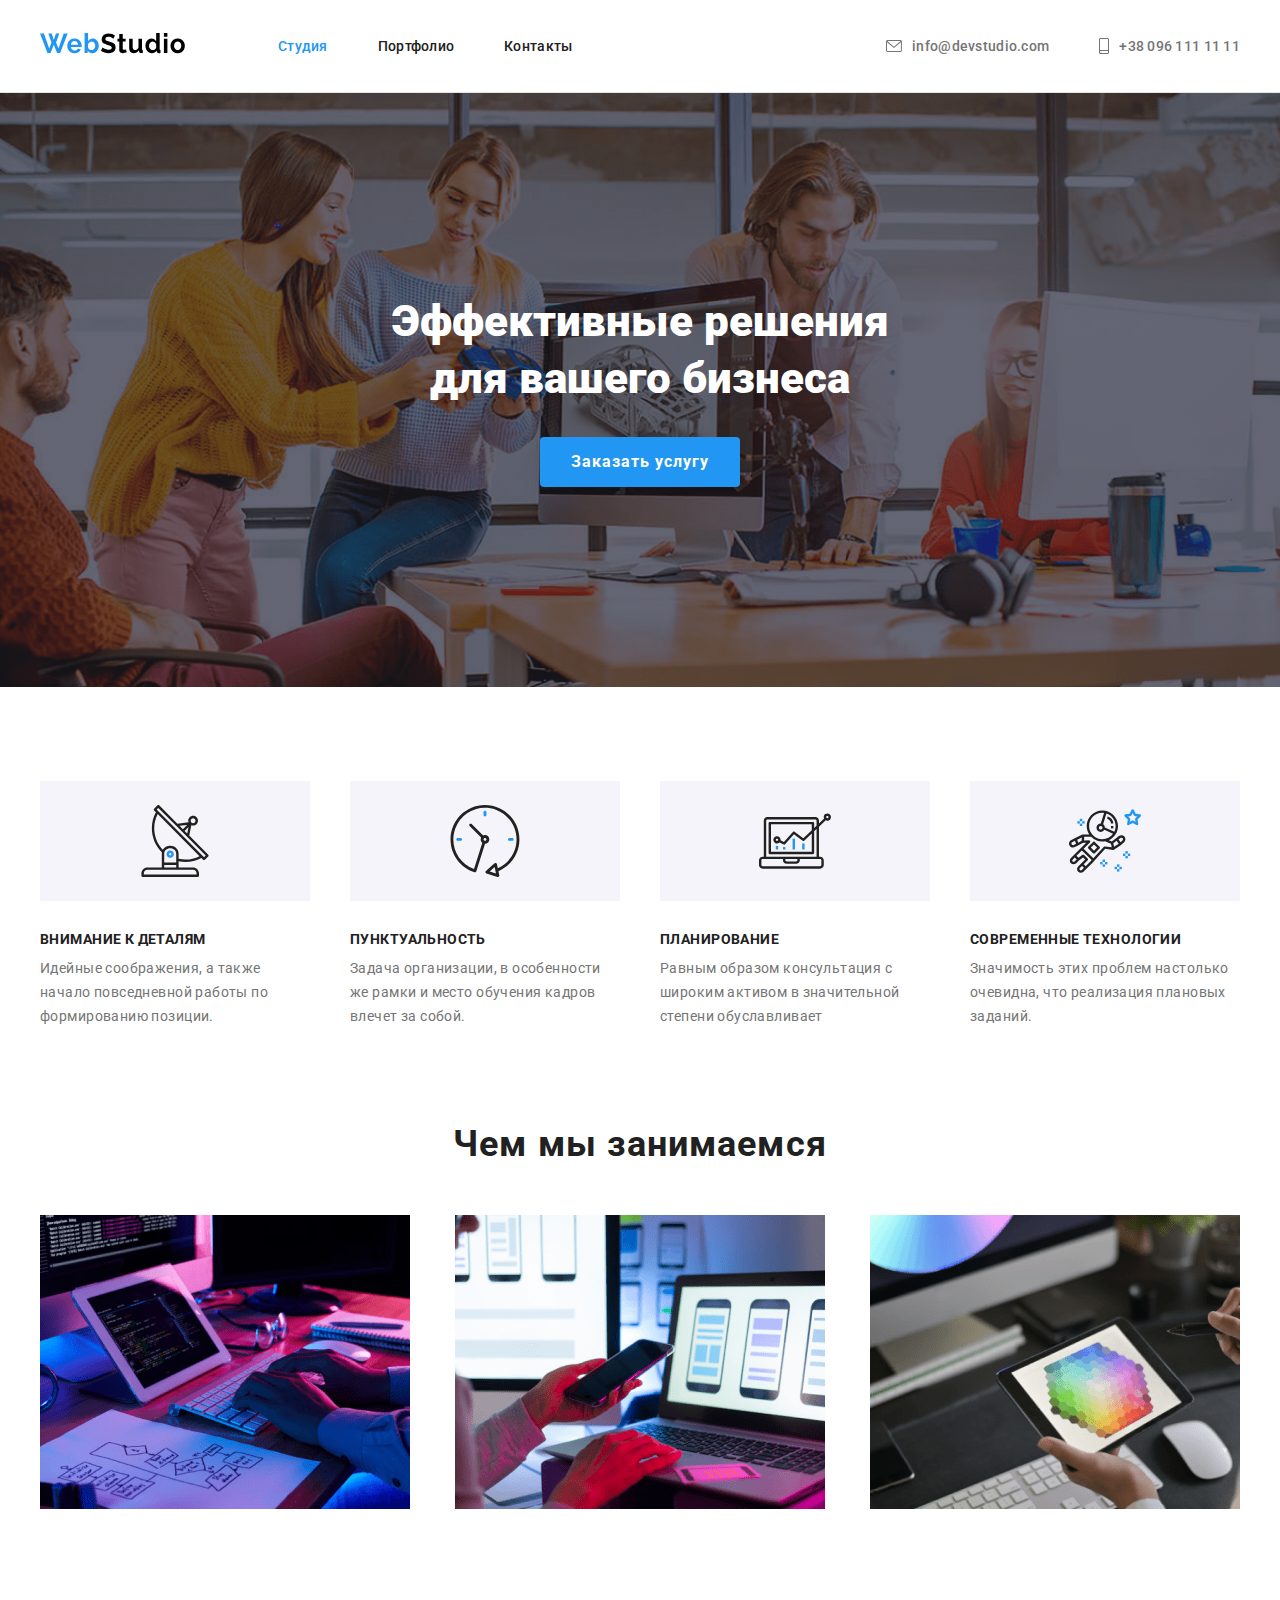
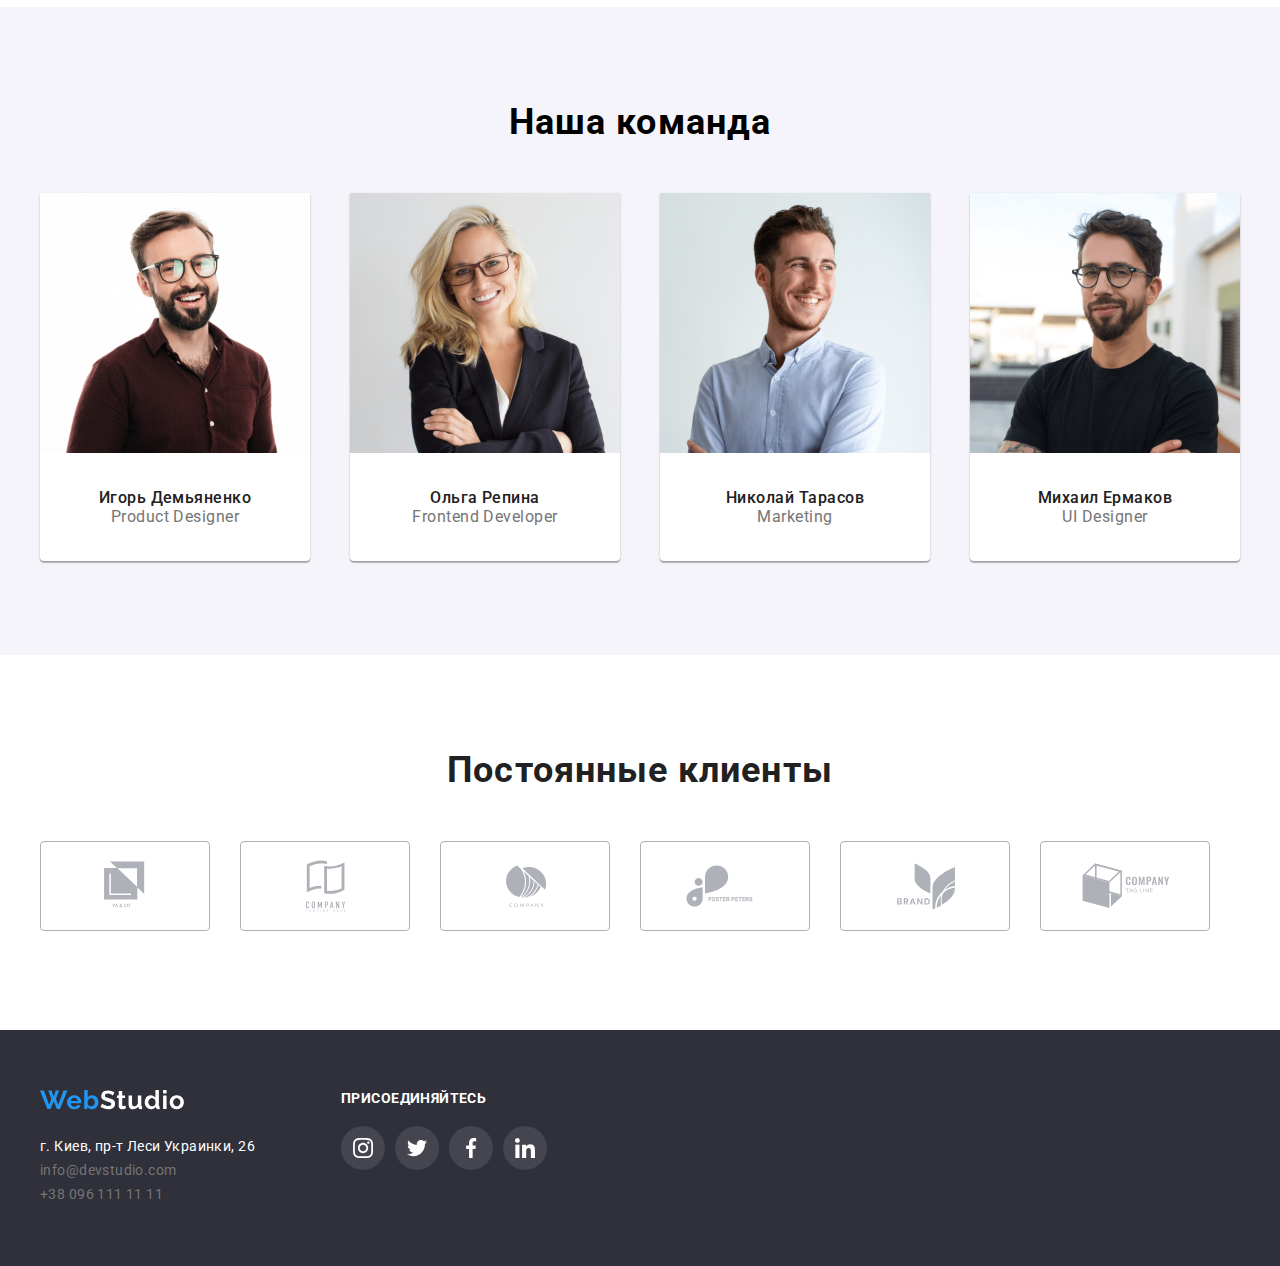
==== commit 0ccab9e2: "finish" ====
--- a/index.html
+++ b/index.html
@@ -23,14 +23,14 @@
                     </ul>
                     <!--Контакты-->
                     <ul class="nav-contacts">
-                        <li> <a href="mailto:info@devstudio.com">
+                        <li> <a href="mailto:info@devstudio.com" class="ul-fix">
                                 <svg class="icon" width="16" height="12">
                                     <use href="./images/icons/icons-sprite.svg#icon-mail"> </use>
                                 </svg>
                                 info@devstudio.com
                             </a>
                         </li>
-                        <li> <a href="tel:+380961111111">
+                        <li> <a href="tel:+380961111111" class="ul-fix">
                             <svg class="icon" width="10" height="16"> 
                             <use href="./images/icons/icons-sprite.svg#icon-smartphone"> </use>
                         </svg>
--- a/css/style.css
+++ b/css/style.css
@@ -72,7 +72,7 @@
 }   
 .nav-contacts {
     display: flex;
-    margin-left: 305px;
+    margin-left: auto;
     font-style: normal;
     padding: 0px;
     padding-top: 32px;
@@ -84,7 +84,11 @@
     margin-right: 50px;
 }
 .ul-fix {
-    
+    display: flex;
+    align-items: center;
+}
+.nav-contacts .icon {
+    margin-right: 10px;
 }
 
 
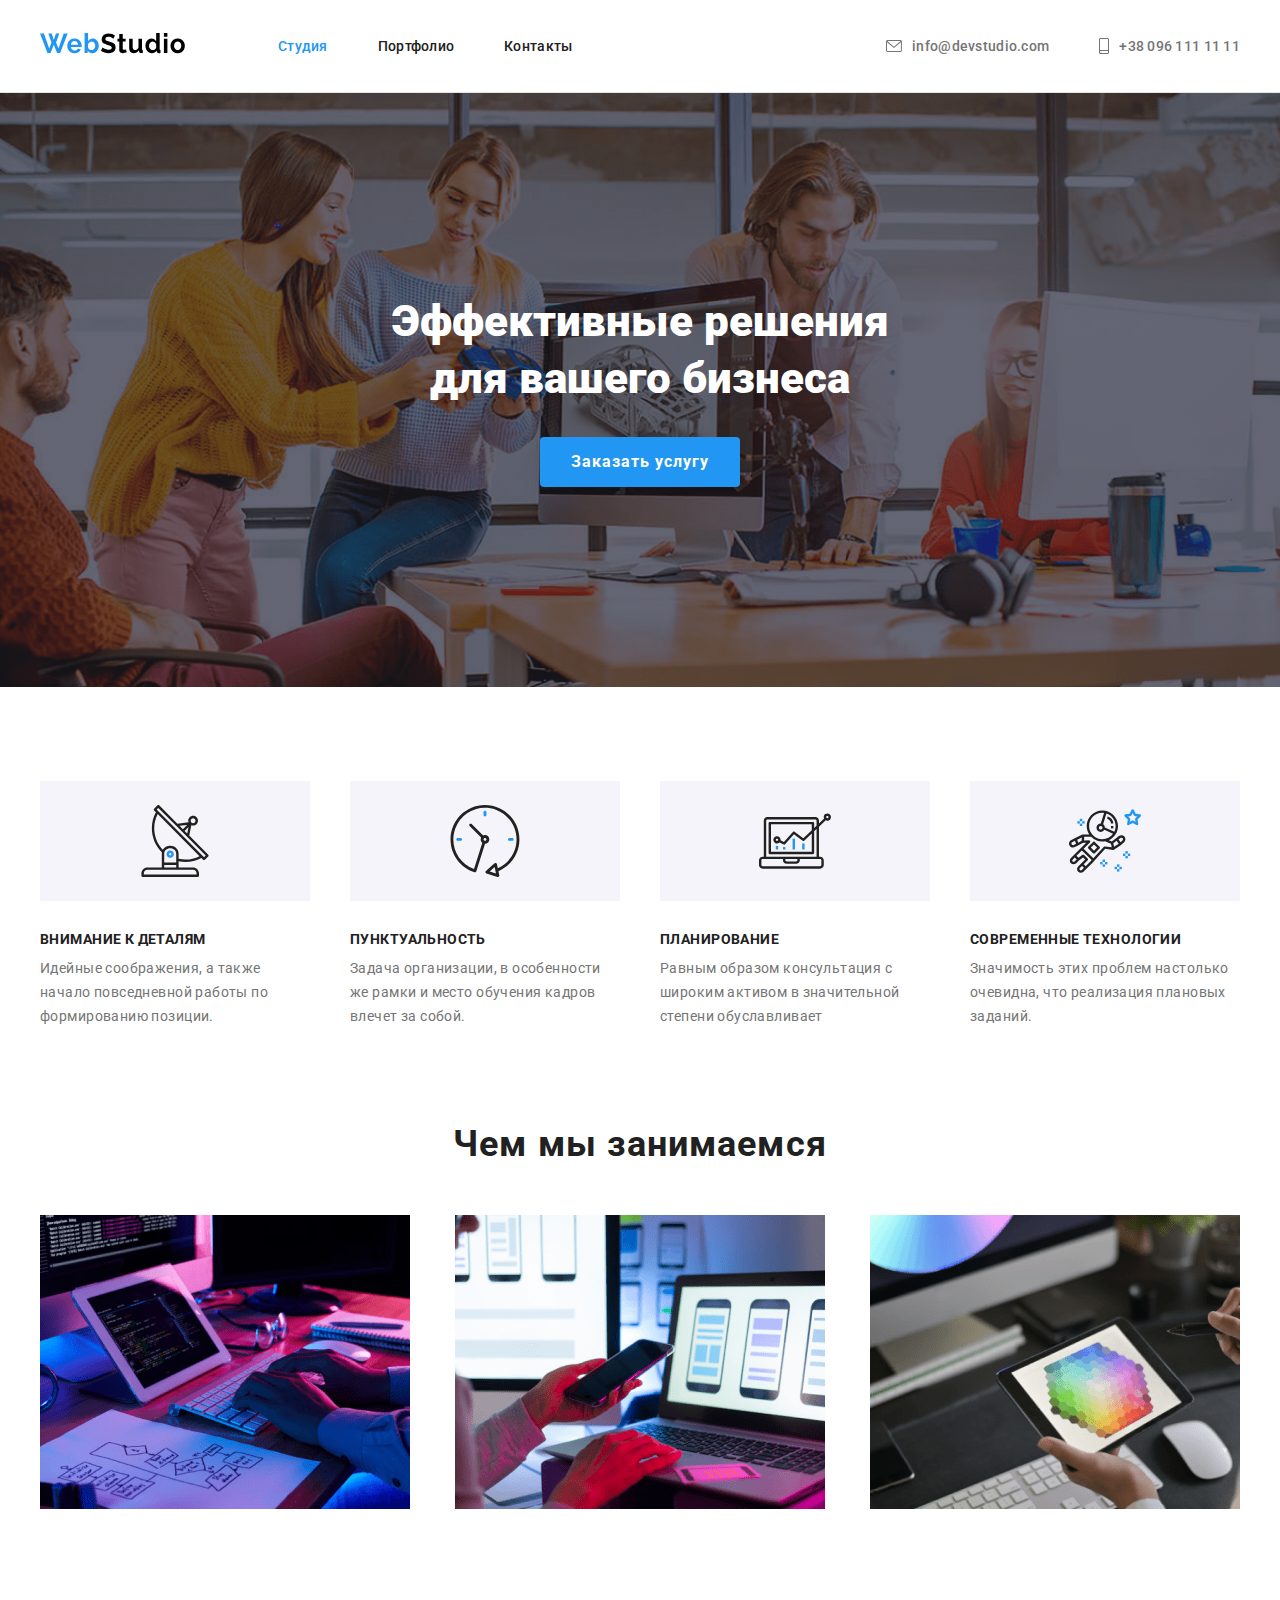
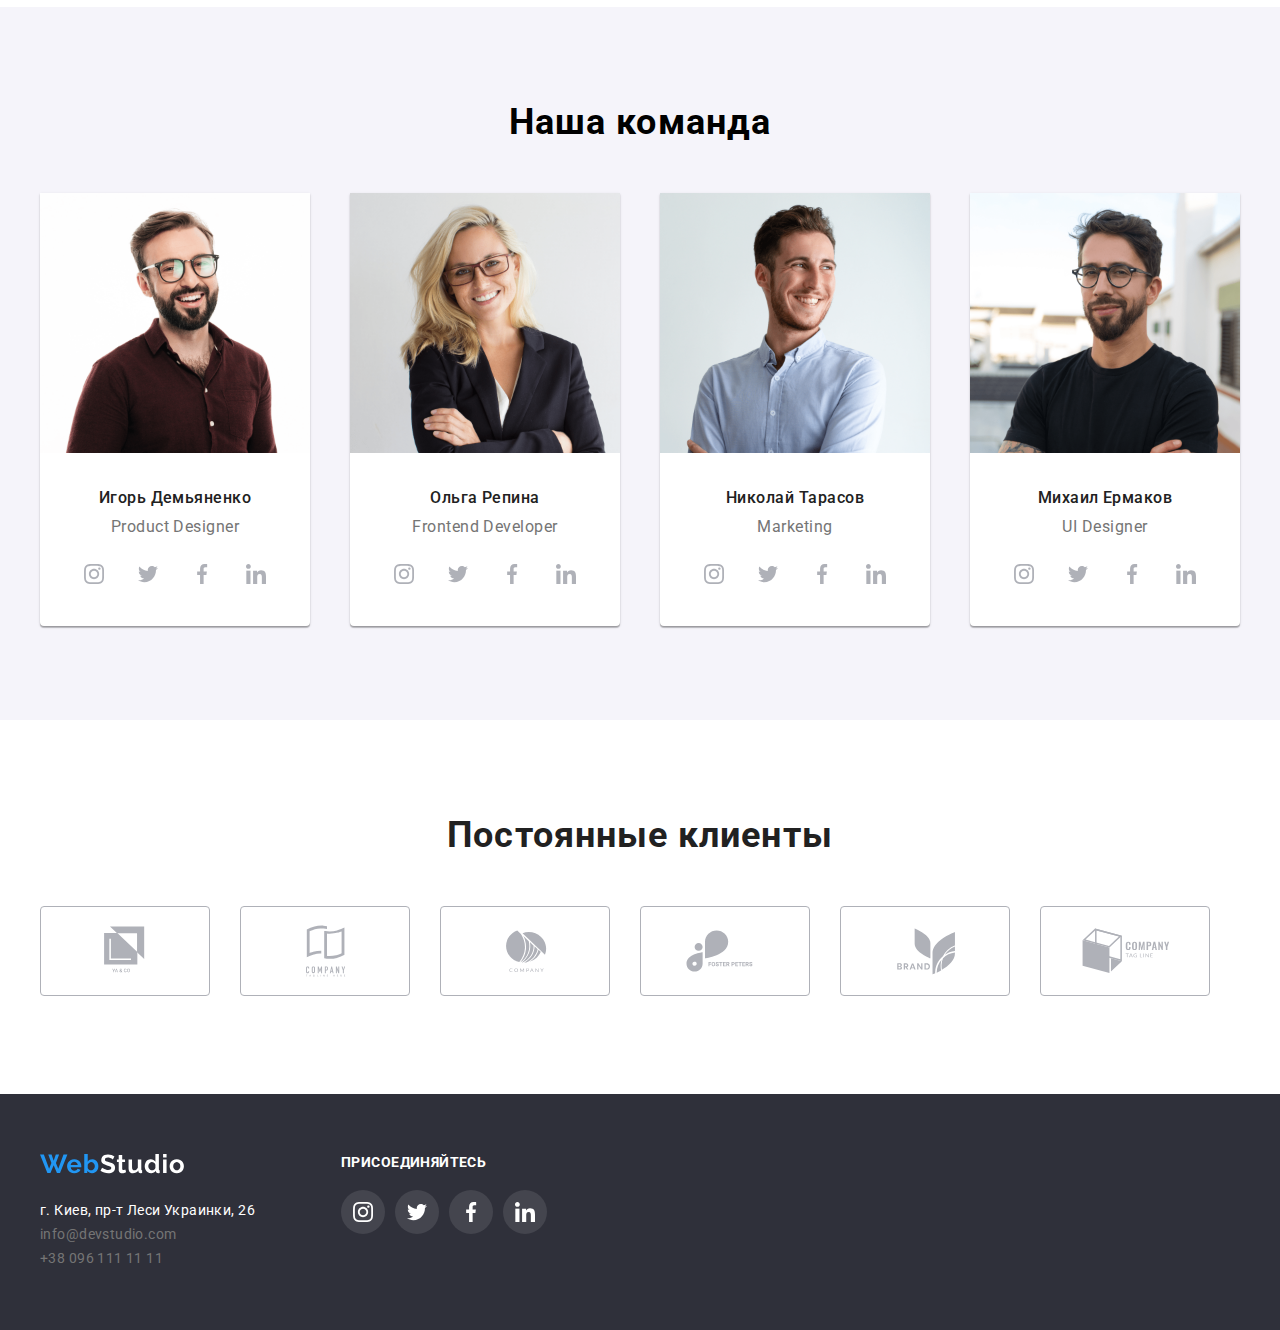
==== commit 60721f1b: "icon-shadow-complete" ====
--- a/index.html
+++ b/index.html
@@ -95,23 +95,119 @@
                         <ul class="team-ul">
                             <li>
                                 <a> <img src="./images/photoid.png" alt="photo" width="270"> </a>
-                                <h3> Игорь Демьяненко </h3>
-                                <p> Product Designer </p>
+                                <div class="about">
+                                    <h3> Игорь Демьяненко </h3>
+                                    <p> Product Designer </p>
+                                </div>
+                                    <div class="team-icon">
+                                        <a class="social-icon-team" href="#">
+                                            <svg class="icon" width="20" height="20">
+                                                <use href="./images/icons/icons-sprite.svg#icon-instagram" > </use>
+                                            </svg>
+                                        </a>
+                                        <a class="social-icon-team" href="#">
+                                            <svg class="icon" width="20" height="20">
+                                                <use href="./images/icons/icons-sprite.svg#icon-twitter" > </use>
+                                            </svg>
+                                        </a>
+                                        <a class="social-icon-team" href="#">
+                                            <svg class="icon" width="20" height="20">
+                                                <use href="./images/icons/icons-sprite.svg#icon-facebook" > </use>
+                                            </svg>
+                                        </a>
+                                        <a class="social-icon-team" href="#">
+                                            <svg class="icon" width="20" height="20">
+                                                <use href="./images/icons/icons-sprite.svg#icon-linkedin" > </use>
+                                            </svg>
+                                        </a>
+                                    </div>
                             </li>
                             <li>
                                 <a> <img src="./images/photoor.png" alt="photo" width="270"> </a>
-                                <h3>Ольга Репина</h3>
-                                <p>Frontend Developer</p>
+                                <div class="about">
+                                    <h3>Ольга Репина</h3>
+                                    <p>Frontend Developer</p>
+                                </div>
+                                <div class="team-icon">
+                                    <a class="social-icon-team" href="#">
+                                        <svg class="icon" width="20" height="20">
+                                            <use href="./images/icons/icons-sprite.svg#icon-instagram" > </use>
+                                        </svg>
+                                    </a>
+                                    <a class="social-icon-team" href="#">
+                                        <svg class="icon" width="20" height="20">
+                                            <use href="./images/icons/icons-sprite.svg#icon-twitter" > </use>
+                                        </svg>
+                                    </a>
+                                    <a class="social-icon-team" href="#">
+                                        <svg class="icon" width="20" height="20">
+                                            <use href="./images/icons/icons-sprite.svg#icon-facebook" > </use>
+                                        </svg>
+                                    </a>
+                                    <a class="social-icon-team" href="#">
+                                        <svg class="icon" width="20" height="20">
+                                            <use href="./images/icons/icons-sprite.svg#icon-linkedin" > </use>
+                                        </svg>
+                                    </a>
+                                </div>
                             </li>
                             <li>
                                 <a> <img src="./images/photont.png" alt="photo" width="270"> </a>
-                                <h3>Николай Тарасов</h3>
-                                <p>Marketing</p>
+                                <div class="about">
+                                    <h3>Николай Тарасов</h3>
+                                    <p>Marketing</p>
+                                </div>
+                                <div class="team-icon">
+                                    <a class="social-icon-team" href="#">
+                                        <svg class="icon" width="20" height="20">
+                                            <use href="./images/icons/icons-sprite.svg#icon-instagram" > </use>
+                                        </svg>
+                                    </a>
+                                    <a class="social-icon-team" href="#">
+                                        <svg class="icon" width="20" height="20">
+                                            <use href="./images/icons/icons-sprite.svg#icon-twitter" > </use>
+                                        </svg>
+                                    </a>
+                                    <a class="social-icon-team" href="#">
+                                        <svg class="icon" width="20" height="20">
+                                            <use href="./images/icons/icons-sprite.svg#icon-facebook" > </use>
+                                        </svg>
+                                    </a>
+                                    <a class="social-icon-team" href="#">
+                                        <svg class="icon" width="20" height="20">
+                                            <use href="./images/icons/icons-sprite.svg#icon-linkedin" > </use>
+                                        </svg>
+                                    </a>
+                                </div>
                             </li>
                             <li>
                                 <a> <img src="./images/photome.png" alt="photo" width="270"> </a>
-                                <h3>Михаил Ермаков</h3>
-                                <p>UI Designer</p>
+                                <div class="about">
+                                    <h3>Михаил Ермаков</h3>
+                                    <p>UI Designer</p>
+                                </div>
+                                <div class="team-icon">
+                                    <a class="social-icon-team" href="#">
+                                        <svg class="icon" width="20" height="20">
+                                            <use href="./images/icons/icons-sprite.svg#icon-instagram" > </use>
+                                        </svg>
+                                    </a>
+                                    <a class="social-icon-team" href="#">
+                                        <svg class="icon" width="20" height="20">
+                                            <use href="./images/icons/icons-sprite.svg#icon-twitter" > </use>
+                                        </svg>
+                                    </a>
+                                    <a class="social-icon-team" href="#">
+                                        <svg class="icon" width="20" height="20">
+                                            <use href="./images/icons/icons-sprite.svg#icon-facebook" > </use>
+                                        </svg>
+                                    </a>
+                                    <a class="social-icon-team" href="#">
+                                        <svg class="icon" width="20" height="20">
+                                            <use href="./images/icons/icons-sprite.svg#icon-linkedin" > </use>
+                                        </svg>
+                                    </a>
+                                </div>
                             </li>
                     </ul>
                 </div>
@@ -178,7 +274,7 @@
                             <li>
                                 <a class="social-icon" href="#">
                                     <svg class="icon" width="20" height="20">
-                                        <use href="./images/icons/icons-sprite.svg#icon-instagram-2" > </use>
+                                        <use href="./images/icons/icons-sprite.svg#icon-instagram" > </use>
                                     </svg>
                                 </a>
                             </li>
--- a/css/style.css
+++ b/css/style.css
@@ -18,6 +18,7 @@
 a {
     color:inherit;
     text-decoration: none;
+    display: block;
 }
 * {
     margin: 0px;
@@ -212,10 +213,10 @@
     justify-content: space-between;
 }
 .team-ul li {
-    width: 270px;
+    /* width: 270px;
     height: 368px;
     left: 215px;
-    top: 1635px;
+    top: 1635px; */
     background: #FFFFFF;
     box-shadow: 0px 1px 3px rgba(0, 0, 0, 0.12), 0px 1px 1px rgba(0, 0, 0, 0.14), 0px 2px 1px rgba(0, 0, 0, 0.2);
     border-radius: 0px 0px 4px 4px;
@@ -235,8 +236,8 @@
     line-height: 19px;
     text-align: center;
     letter-spacing: 0.03em;
-    padding-top: 30px;
-    }
+    padding-bottom: 10px;
+}
 .team-ul p {
     color: var(--secondary-text-color);
     font-size: 16px;
@@ -254,6 +255,35 @@
     padding-bottom: 50px;
 
 }
+.about {
+    margin-top: 30px;
+}
+.team-icon {
+    display: flex;
+    justify-content: center;
+    margin-top: 16px;
+    margin-bottom: 30px;
+    margin-left: 32px;
+    margin-right: 32px;
+    color: #AFB1B8;
+}
+.social-icon-team {
+    width: 44px;
+    height: 44px;
+    border-radius: 50%;
+    display: flex;
+    justify-content: center;
+    align-items: center;
+}
+.social-icon-team:hover {
+    background-color: var(--accent-button-color);
+    color: #fff;
+}
+.team-icon a:not(:last-child) {
+    margin-right: 10px;
+}
+
+
 
 
 
@@ -295,9 +325,10 @@
     color: var(--accent-button-color);
     border-color: var(--accent-button-color);
 }
-.icon {
-    fill: currentColor;
-}
+
+
+
+
 
 
 /*PORTFOLIO*/
@@ -414,9 +445,6 @@
     display: flex;
     justify-content: center;
     align-items: center;
-    width: 44px;
-    height: 44px;
-    border-radius: 50%;
     color: #fff;
 }
 .social-links li:not(:last-child) {
@@ -443,6 +471,9 @@
     margin: 0px;
     padding-bottom: 30px;
 }
+.icon {
+    fill: currentColor;
+}
 
 
 /*Кнопки*/
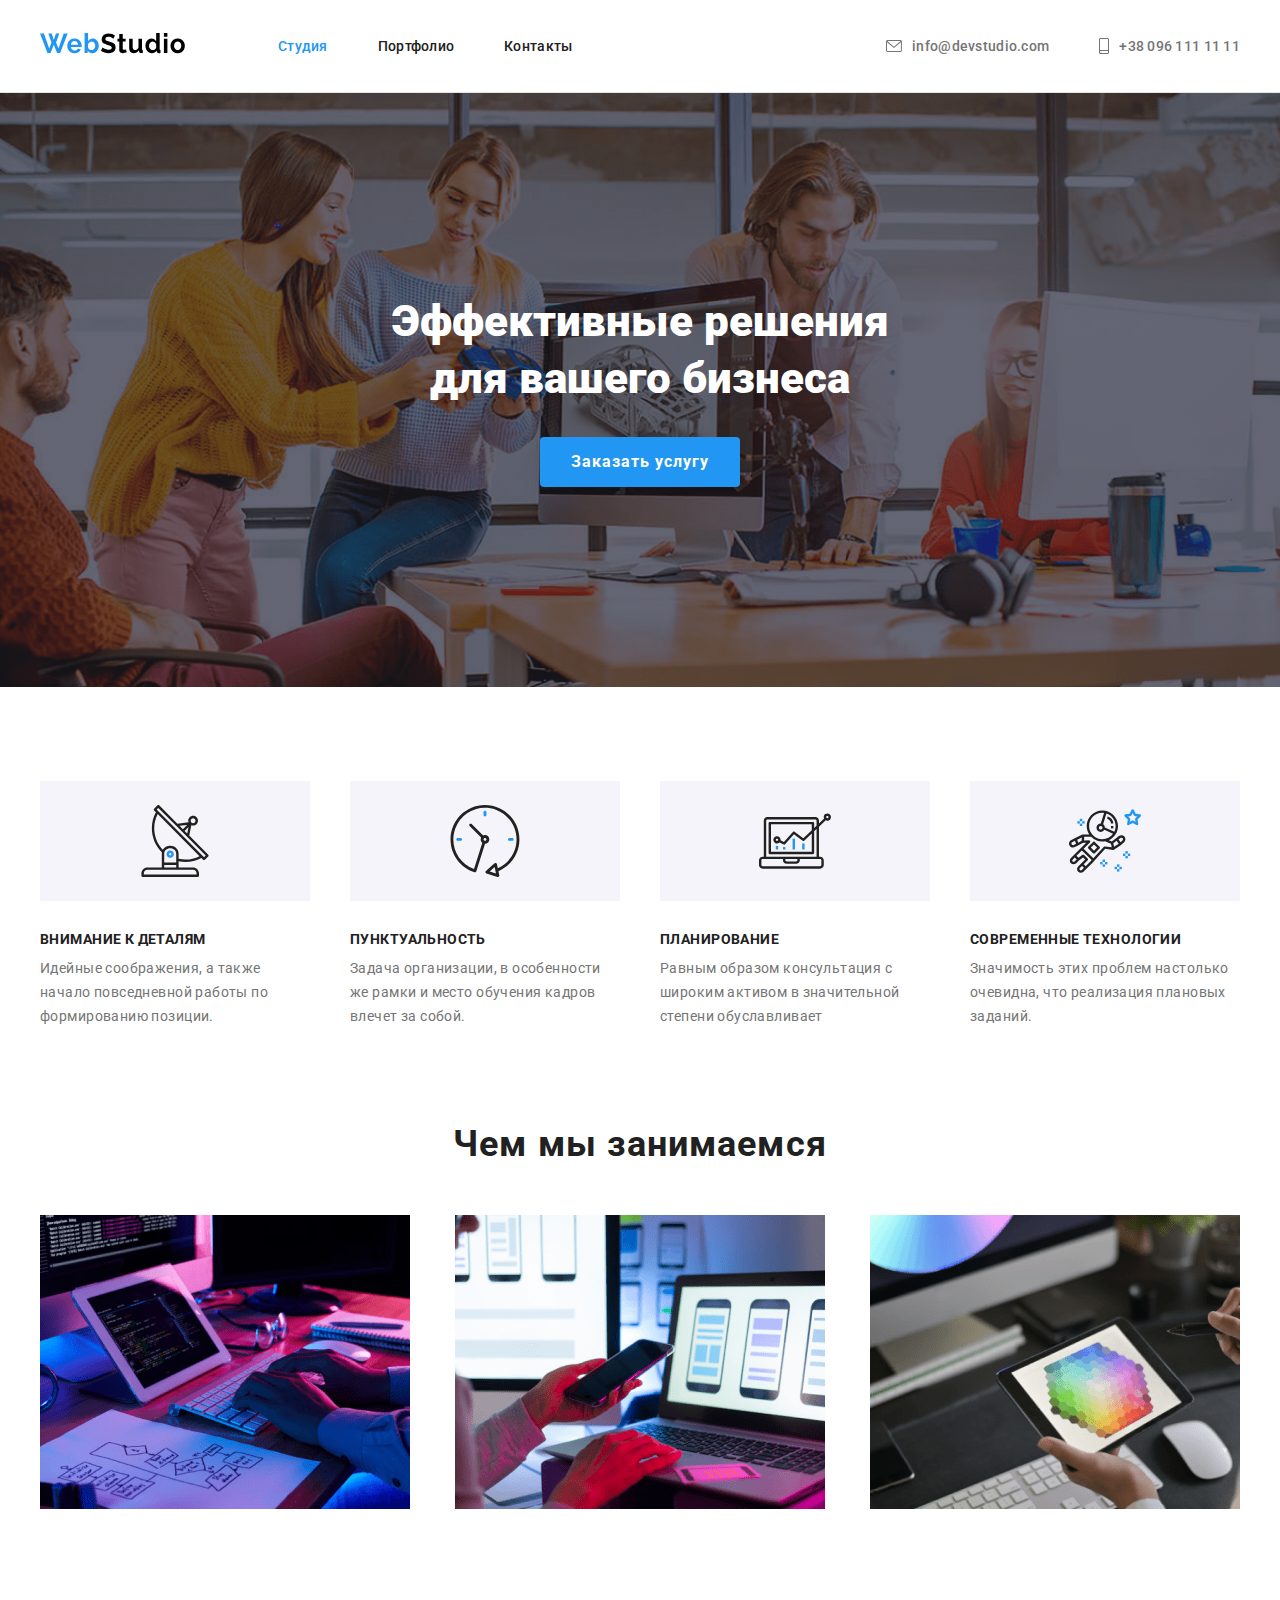
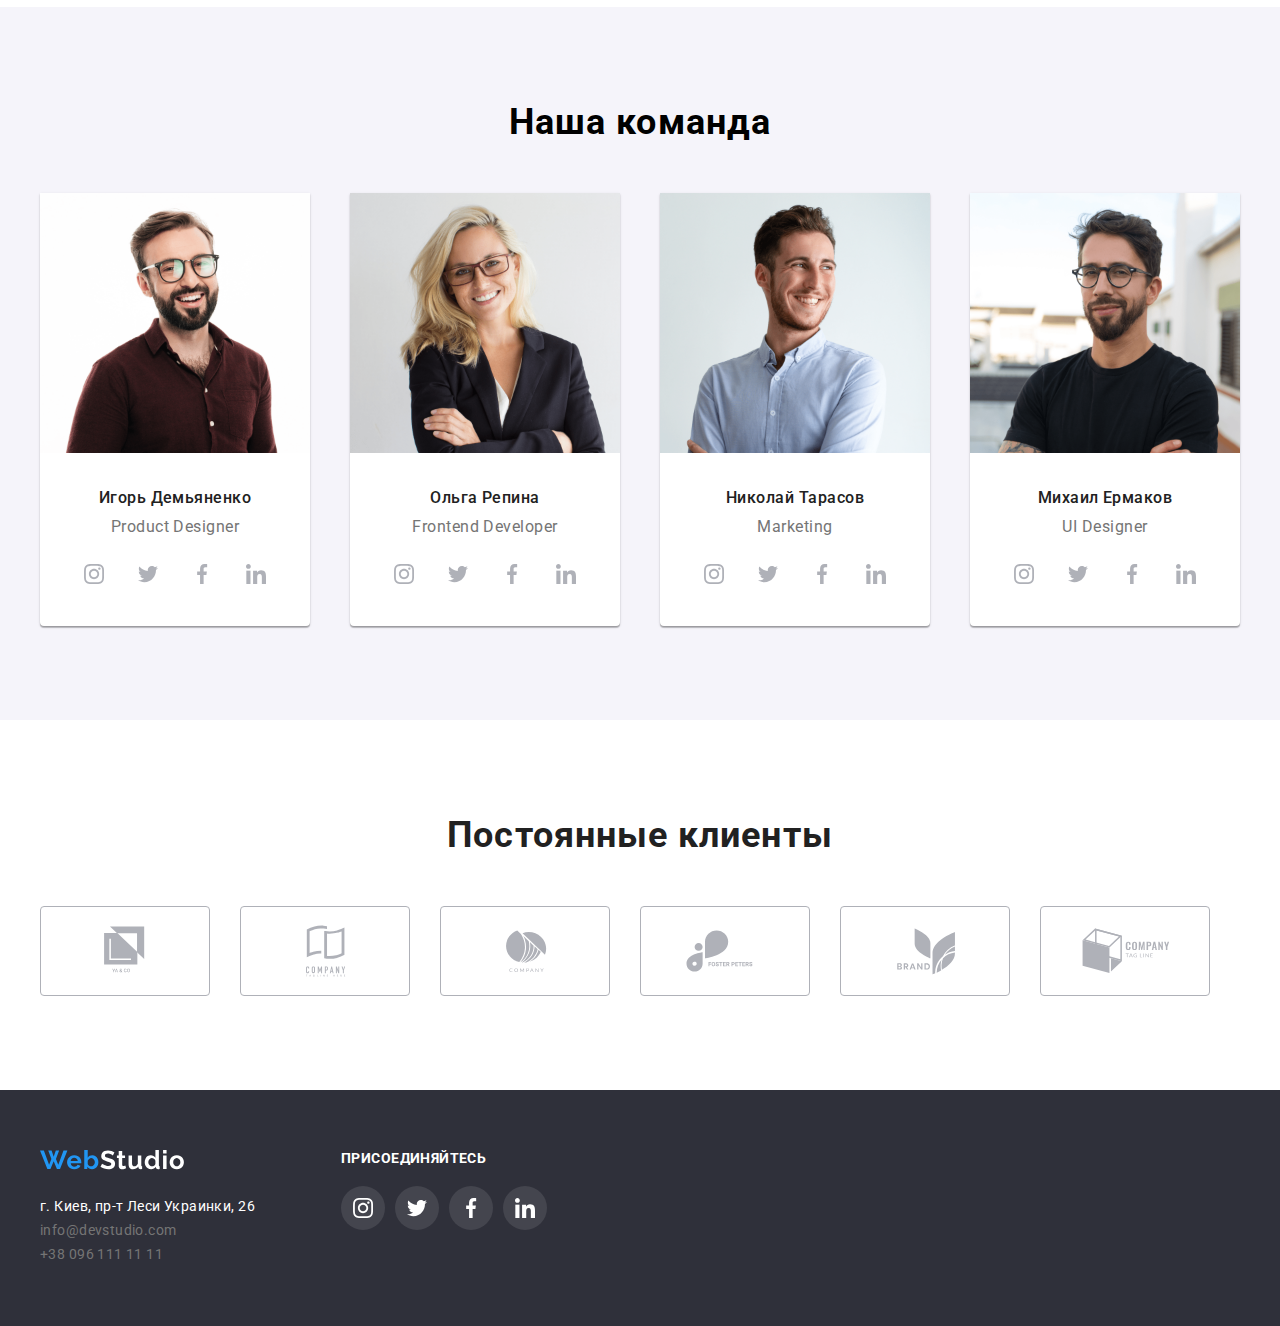
==== commit e756b414: "done" ====
--- a/index.html
+++ b/index.html
@@ -219,27 +219,27 @@
                         <h2>Постоянные клиенты</h2>
                         <ul class="clients-ul">
                             <li> 
-                                <a href="#"> <svg class="clients-icon icon">
+                                <a class="clients-icon" href="#" > <svg class=" icon">
                                 <use href="./images/logo/clients-sprite.svg#icon-Client-1"> </use>
                             </svg> </a>
                             </li>
                             <li> 
-                                <a href="#"> <svg class="clients-icon icon">
+                                <a class="clients-icon" href="#"> <svg class="icon">
                                 <use href="./images/logo/clients-sprite.svg#icon-Client-2"> </use>
                             </svg> </a>
                             </li>
                             <li> 
-                                <a href="#"> <svg class="clients-icon icon">
+                                <a class="clients-icon" href="#"> <svg class="icon">
                                 <use href="./images/logo/clients-sprite.svg#icon-Client-3"> </use>
                             </svg> </a>
                             </li>
                             <li> 
-                                <a href="#"> <svg class="clients-icon icon">
+                                <a class="clients-icon" href="#"> <svg class="icon">
                                 <use href="./images/logo/clients-sprite.svg#icon-Client-4"> </use>
                             </svg> </a>
                             </li>
                             <li> 
-                                <a href="#"> <svg class="clients-icon icon">
+                                <a class="clients-icon" href="#"> <svg class="icon">
                                 <use href="./images/logo/clients-sprite.svg#icon-Client-5"> </use>
                             </svg> </a>
                             </li>
--- a/css/style.css
+++ b/css/style.css
@@ -213,10 +213,6 @@
     justify-content: space-between;
 }
 .team-ul li {
-    /* width: 270px;
-    height: 368px;
-    left: 215px;
-    top: 1635px; */
     background: #FFFFFF;
     box-shadow: 0px 1px 3px rgba(0, 0, 0, 0.12), 0px 1px 1px rgba(0, 0, 0, 0.14), 0px 2px 1px rgba(0, 0, 0, 0.2);
     border-radius: 0px 0px 4px 4px;
@@ -275,7 +271,8 @@
     justify-content: center;
     align-items: center;
 }
-.social-icon-team:hover {
+.social-icon-team:hover,
+.social-icon-team:focus {
     background-color: var(--accent-button-color);
     color: #fff;
 }
@@ -315,16 +312,19 @@
 }
 
 .clients-icon {
+    display: flex;
     width: 170px;
     height: 90px;
     border: 1px solid #AFB1B8;
     border-radius: 4px;
     color: #AFB1B8;
 }
-.clients-icon:hover {
+.clients-icon:hover,
+.clients-icon:focus{
     color: var(--accent-button-color);
     border-color: var(--accent-button-color);
 }
+
 
 
 
@@ -450,7 +450,8 @@
 .social-links li:not(:last-child) {
     margin-right: 10px;
 }
-.social-icon:hover {
+.social-icon:hover,
+.social-icon:focus {
     background-color:  var(--accent-button-color);
 }
 
